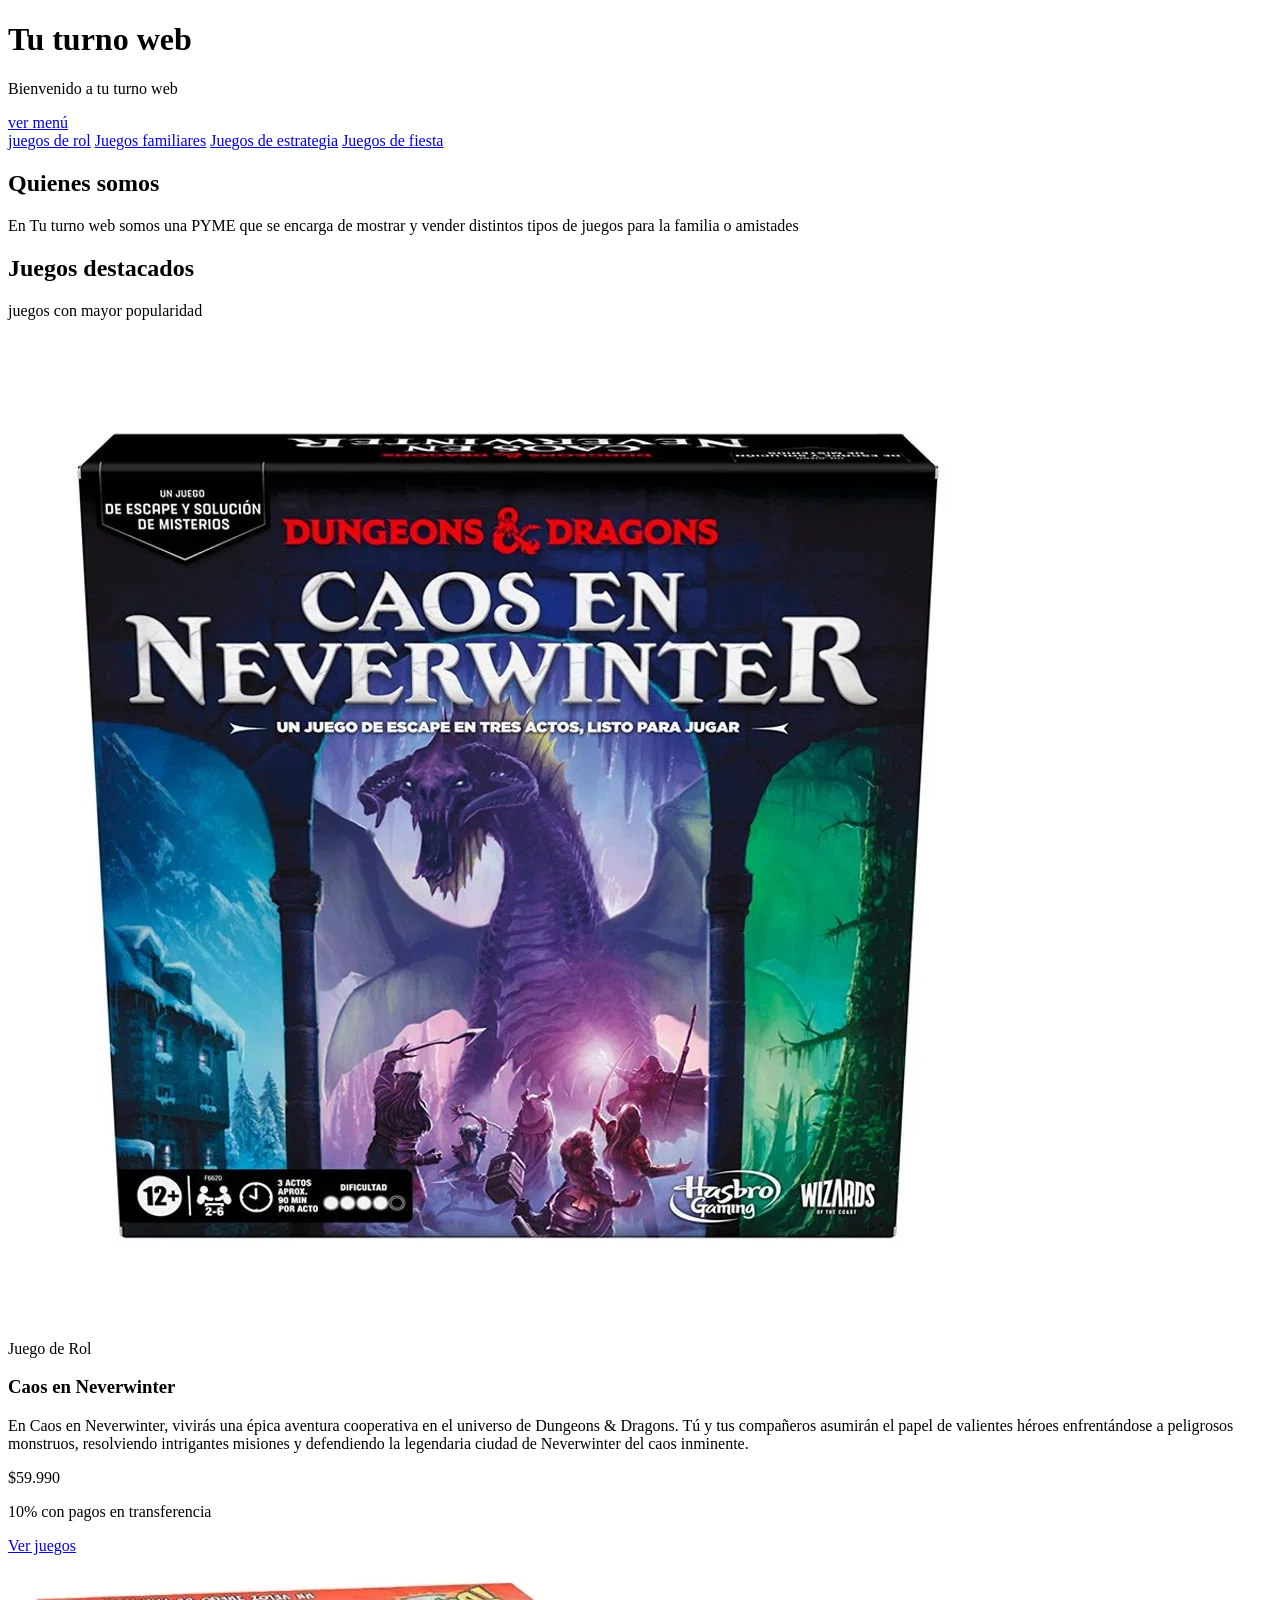
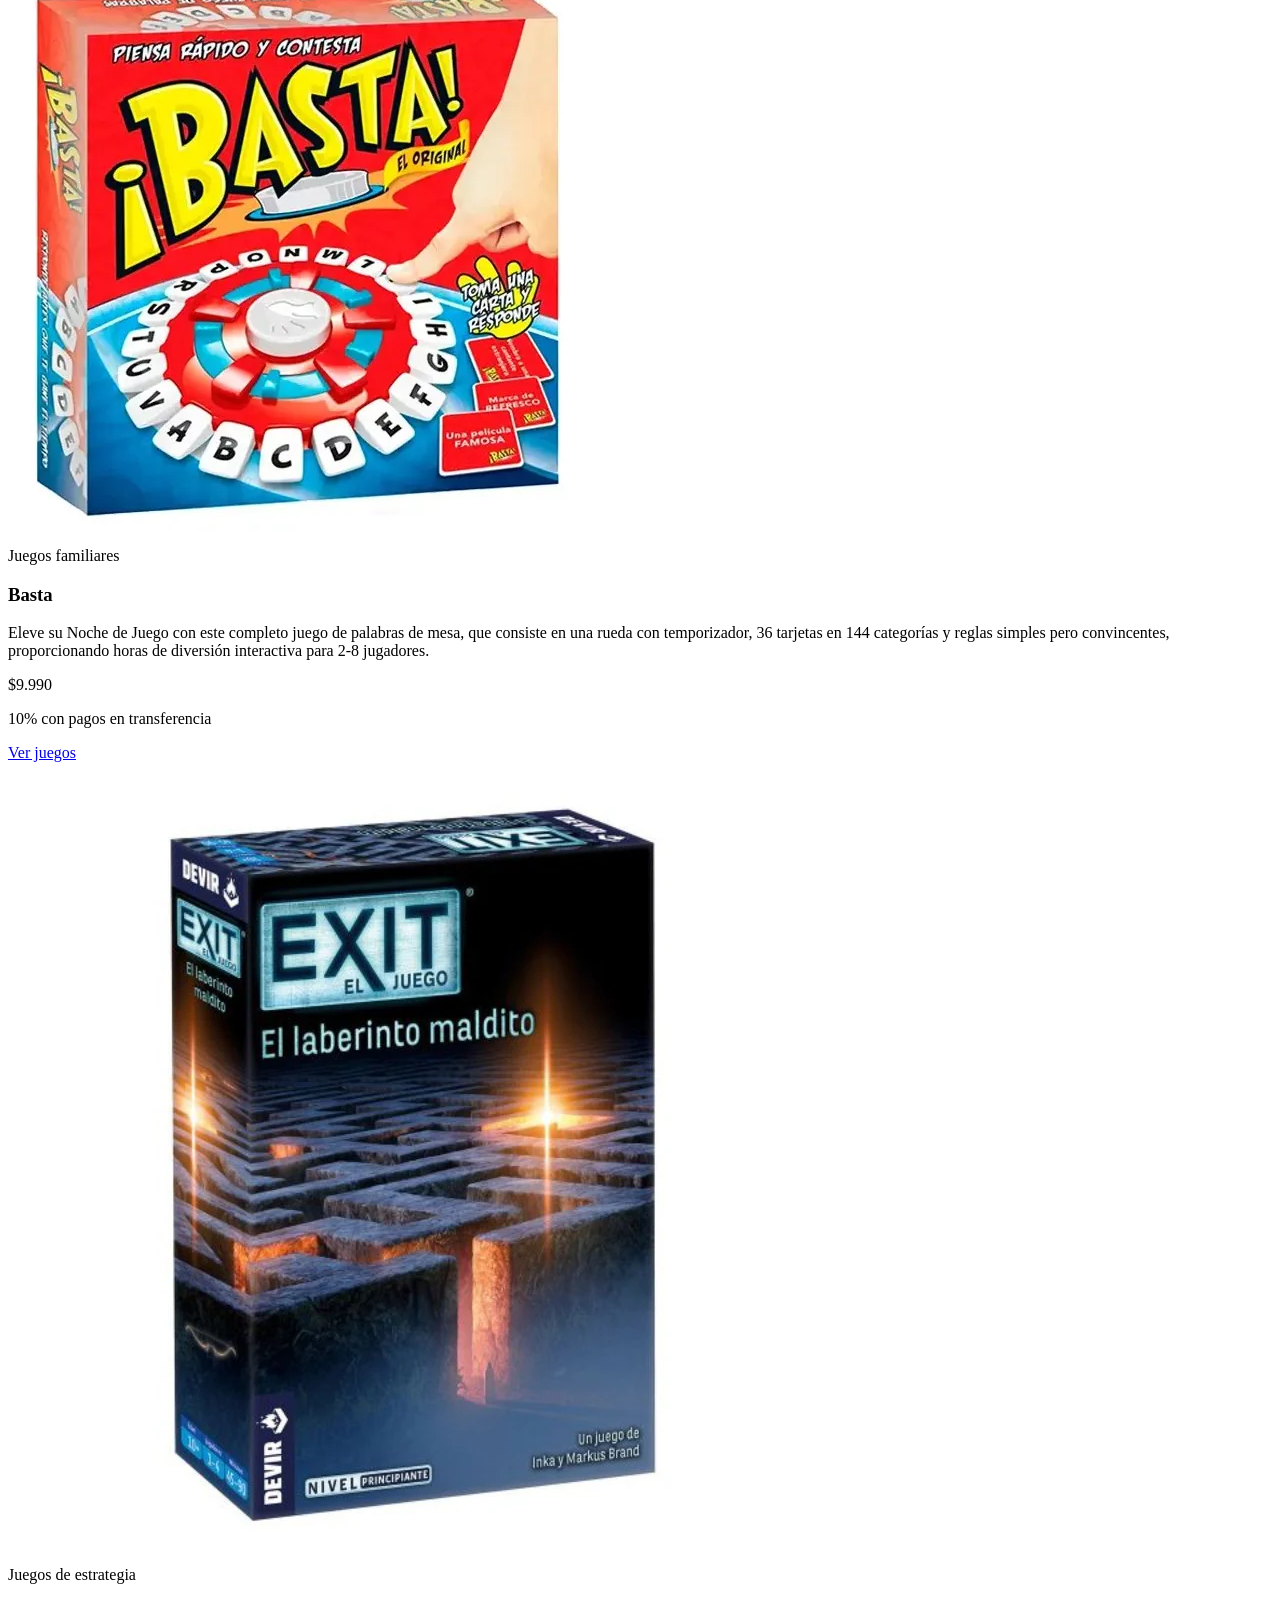
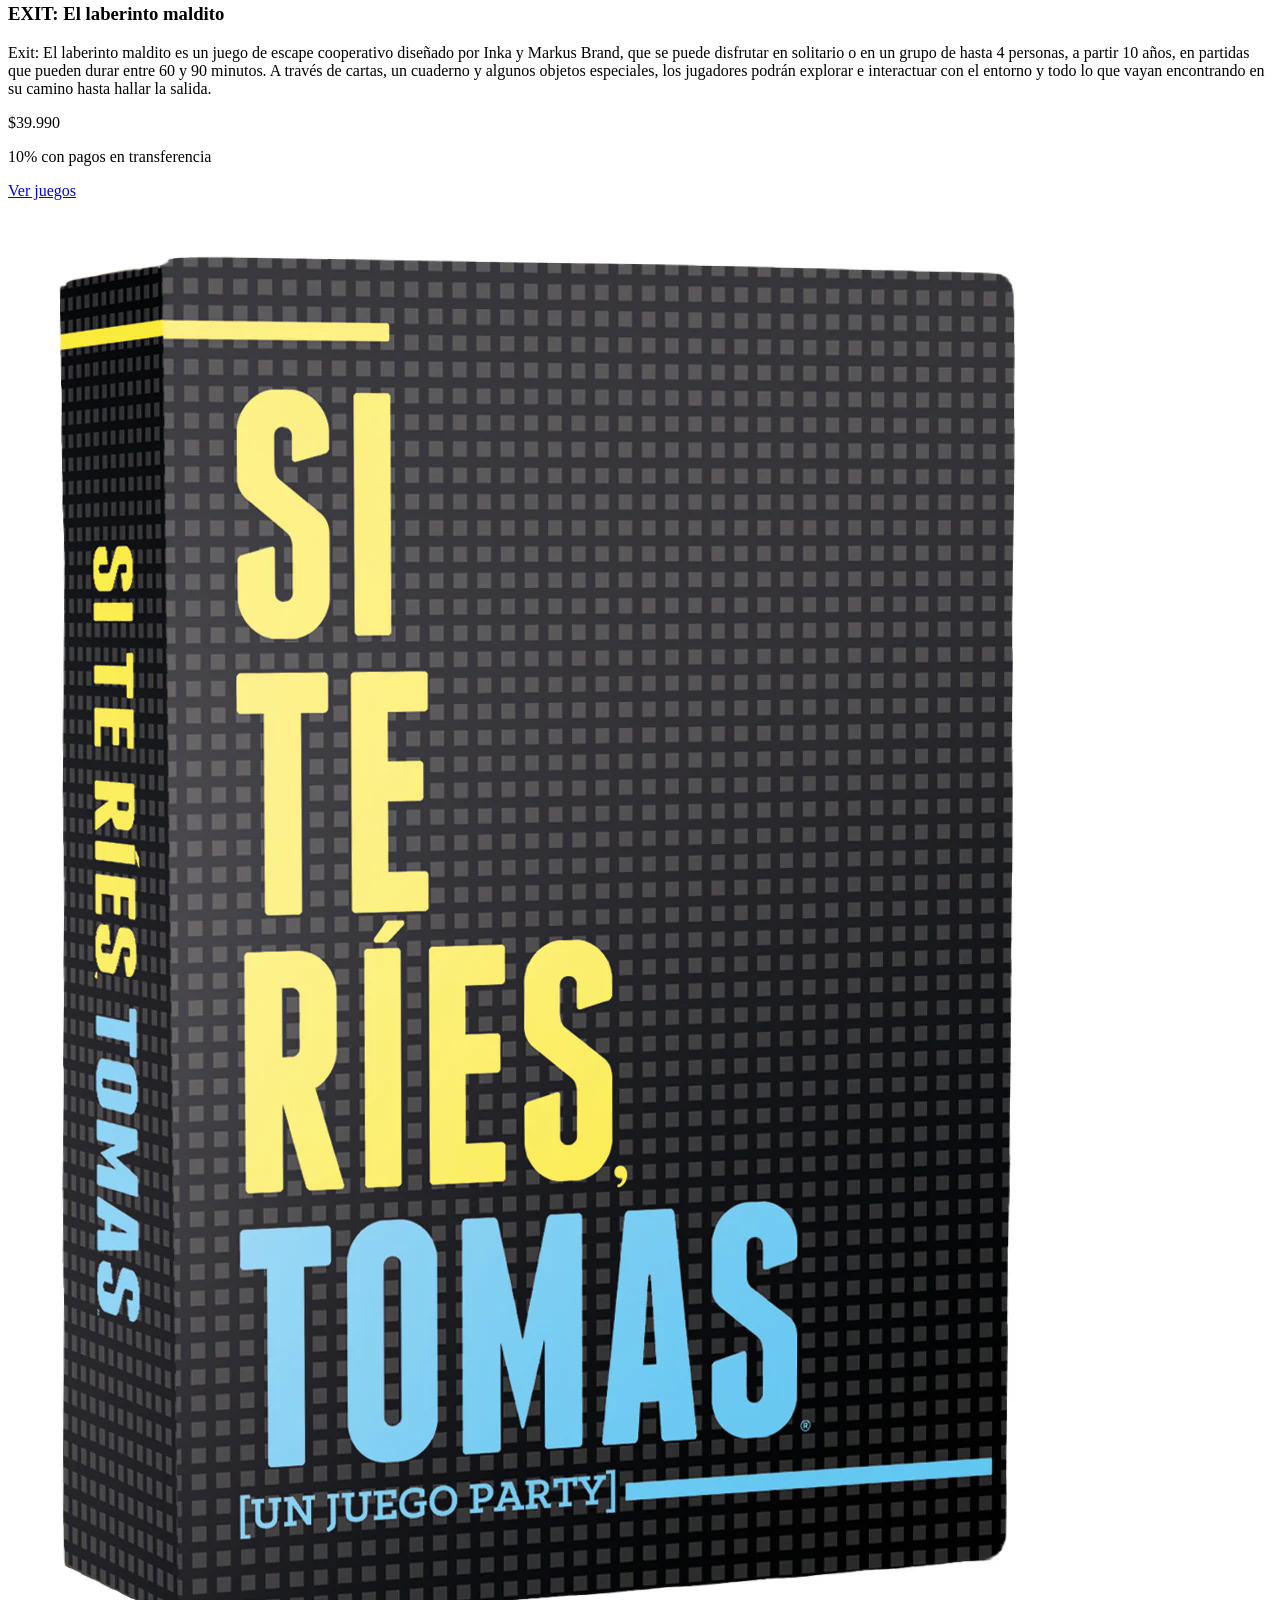
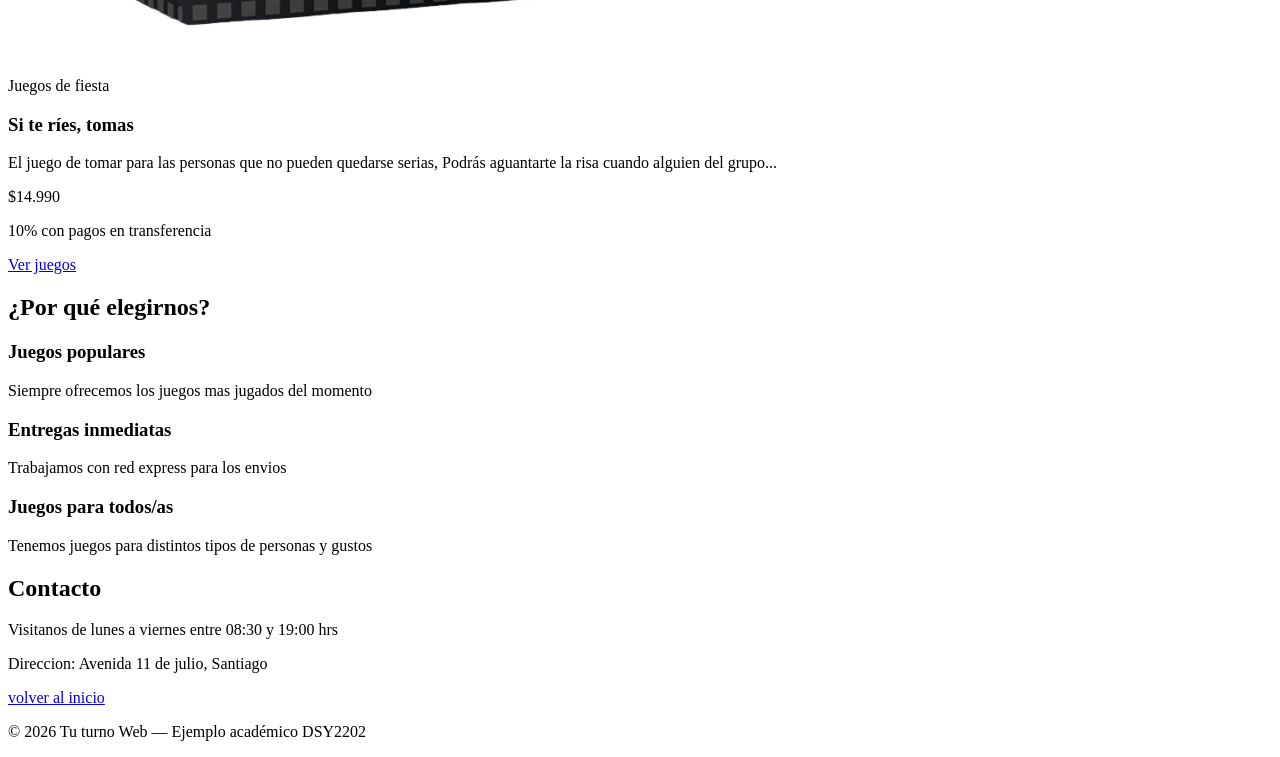
==== index.html @ 8e1f60b4 "Subiendo todos los HTML" ====
<!DOCTYPE html> 
<html lang="es">
    <head>
        <meta charset="UTF-8">
        <meta name="viewport" content="width=device-width, initial-scale=1.0">
        <title>Juegos de mesa</title>
        <link rel="stylesheet" href="css/style.css">
    </head>
    <body>
        <header class="encabezado" id="inicio">
            <div class="contenedor encabezado-contenido">
                <h1>Tu turno web</h1>
                <p>Bienvenido a tu turno web</p>
                <a href="#menu" class="boton-principal">ver menú</a>
            </div>
        </header>

        <nav class="navegacion">
            <a href="juegos-rol.html">juegos de rol</a>
            <a href="juegos-familiares.html">Juegos familiares</a>
            <a href="juegos-estrategia.html">Juegos de estrategia</a>
            <a href="juegos-fiesta.html">Juegos de fiesta</a>
        </nav>
        <main>
            <section class="seccion nosotros" id="nosotros">
                <div class="contenedor">
                    <h2>Quienes somos</h2>
                    <p>
                        En Tu turno web somos una PYME que se encarga de mostrar y vender distintos tipos de juegos para la familia
                        o amistades
                    </p>
                </div>
            </section>
            <section class="seccion menu" id="menu">
                <div class="contenedor">
                    <h2>Juegos destacados</h2>
                    <p class="texto-intro">
                        juegos con mayor popularidad
                    </p>
                     <!-- ========================================================= -->
                    <!-- juego 1 -->
                    <!-- ========================================================= -->
                        <article class="tarjeta">
                            <img src="img/caosNeverwinter.webp" alt="Caos en Neverwinter">
                            <div class="tarjeta-contenido">
                                <span class="categoria">Juego de Rol</span>
                                <h3>Caos en Neverwinter</h3>
                                <p>En Caos en Neverwinter, vivirás una épica aventura cooperativa en el universo de Dungeons & Dragons.
                                   Tú y tus compañeros asumirán el papel de valientes héroes enfrentándose a peligrosos monstruos, resolviendo intrigantes misiones
                                   y defendiendo la legendaria ciudad de Neverwinter del caos inminente.
                                </p>
                                <p class="precio"> $59.990</p>
                                <p class="descuento"> 10% con pagos en transferencia</p>
                                 <a href="juegos-rol.html">Ver juegos</a>
                            </div>

                        </article>
                    <!-- ========================================================= -->
                    <!-- juego 2 -->
                    <!-- ========================================================= -->

                    <article class="tarjeta">
                        <img src="img/juegoBasta.webp" alt="Juegos basta">
                        <div class="tarjeta-contenido">
                            <span class="categoria">Juegos familiares</span>
                            <h3>Basta</h3>
                            <p>Eleve su Noche de Juego con este completo juego de palabras de mesa,
                               que consiste en una rueda con temporizador, 36 tarjetas en 144 categorías y reglas simples pero convincentes,
                               proporcionando horas de diversión interactiva para 2-8 jugadores.
                            </p>
                            <p class="precio"> $9.990</p>
                            <p class="descuento">10% con pagos en transferencia </p>
                            <a href="juegos-familiares.html">Ver juegos</a>
                        </div>
                    </article>
                    <!-- ========================================================= -->
                    <!-- juego 3 -->
                    <!-- ========================================================= -->

                    <article class="tarjeta">
                        <img src="img/ExitLaberintoMaldito.webp" alt="EXIT el laberinto maldito">
                        <div class="tarjeta-contenido">
                            <span class="categoria">Juegos de estrategia</span>
                            <h3>EXIT: El laberinto maldito</h3>
                            <p>Exit: El laberinto maldito es un juego de escape cooperativo diseñado por Inka y Markus Brand, que se puede disfrutar en solitario
                               o en un grupo de hasta 4 personas, a partir 10 años, en partidas que pueden durar entre 60 y 90 minutos. A través de cartas, un cuaderno
                               y algunos objetos especiales, los jugadores podrán explorar e interactuar con el entorno y todo lo que vayan encontrando en su camino 
                               hasta hallar la salida.
                            </p>
                            <p class="precio"> $39.990</p>
                            <p class="descuento">10% con pagos en transferencia</p>
                            <a href="juegos-estrategia.html">Ver juegos</a>
                        </div>
                    </article>
                    <!-- ========================================================= -->
                    <!-- juego 4 -->
                    <!-- ========================================================= -->
                     <article class="tarjeta">
                        <img src="img/SiteReisPierdes.webp" alt="Si te ries, tomas">
                        <div class="tarjeta-contenido">
                            <span class="categoria">Juegos de fiesta</span>
                            <h3>Si te ríes, tomas</h3>
                            <p>El juego de tomar para las personas que no pueden quedarse serias,
                               Podrás aguantarte la risa cuando alguien del grupo... 
                            </p>
                            <p class="precio">$14.990</p>
                            <p class="descuento">10% con pagos en transferencia</p>
                            <a href="juegos-fiesta.html">Ver juegos</a>
                        </div>
                     </article>

                </div>
            </section>
            <!-- ========================================================= -->
            <!-- SECCIÓN BENEFICIOS -->
            <!-- ========================================================= -->
            <section class="seccion beneficios" id="beneficios">
                <div class="contenedor">
                    <h2>¿Por qué elegirnos?</h2>
                    <div class="contenedor-beneficios">
                        <article class="beneficios">
                            <h3>Juegos populares</h3>
                            <p>Siempre ofrecemos los juegos mas jugados del momento</p>
                        </article>
                        <article class="beneficios">
                            <h3>Entregas inmediatas</h3>
                            <p>Trabajamos con red express para los envios</p>
                        </article>
                        <article class="beneficios">
                            <h3>Juegos para todos/as</h3>
                            <p>Tenemos juegos para distintos tipos de personas y gustos</p>
                        </article>
                    </div>
                </div>
            </section>

            <section class="seccion contacto" id="contacto">
                <div class="contenedor">
                    <h2>Contacto</h2>
                    <p>
                        Visitanos de lunes a viernes entre 08:30 y 19:00 hrs
                    </p>
                    <p>
                        Direccion: Avenida 11 de julio, Santiago
                    </p>

                    <a href="#inicio" class="boton-secundario">volver al inicio</a>
                </div>
            </section>
        </main>
        
  <!-- ========================================================= -->
  <!-- PIE DE PÁGINA -->
  <!-- ========================================================= -->

  <footer class="pie-pagina">
    <p>© 2026 Tu turno Web — Ejemplo académico DSY2202</p>
  </footer>
        
    </body>
</html>
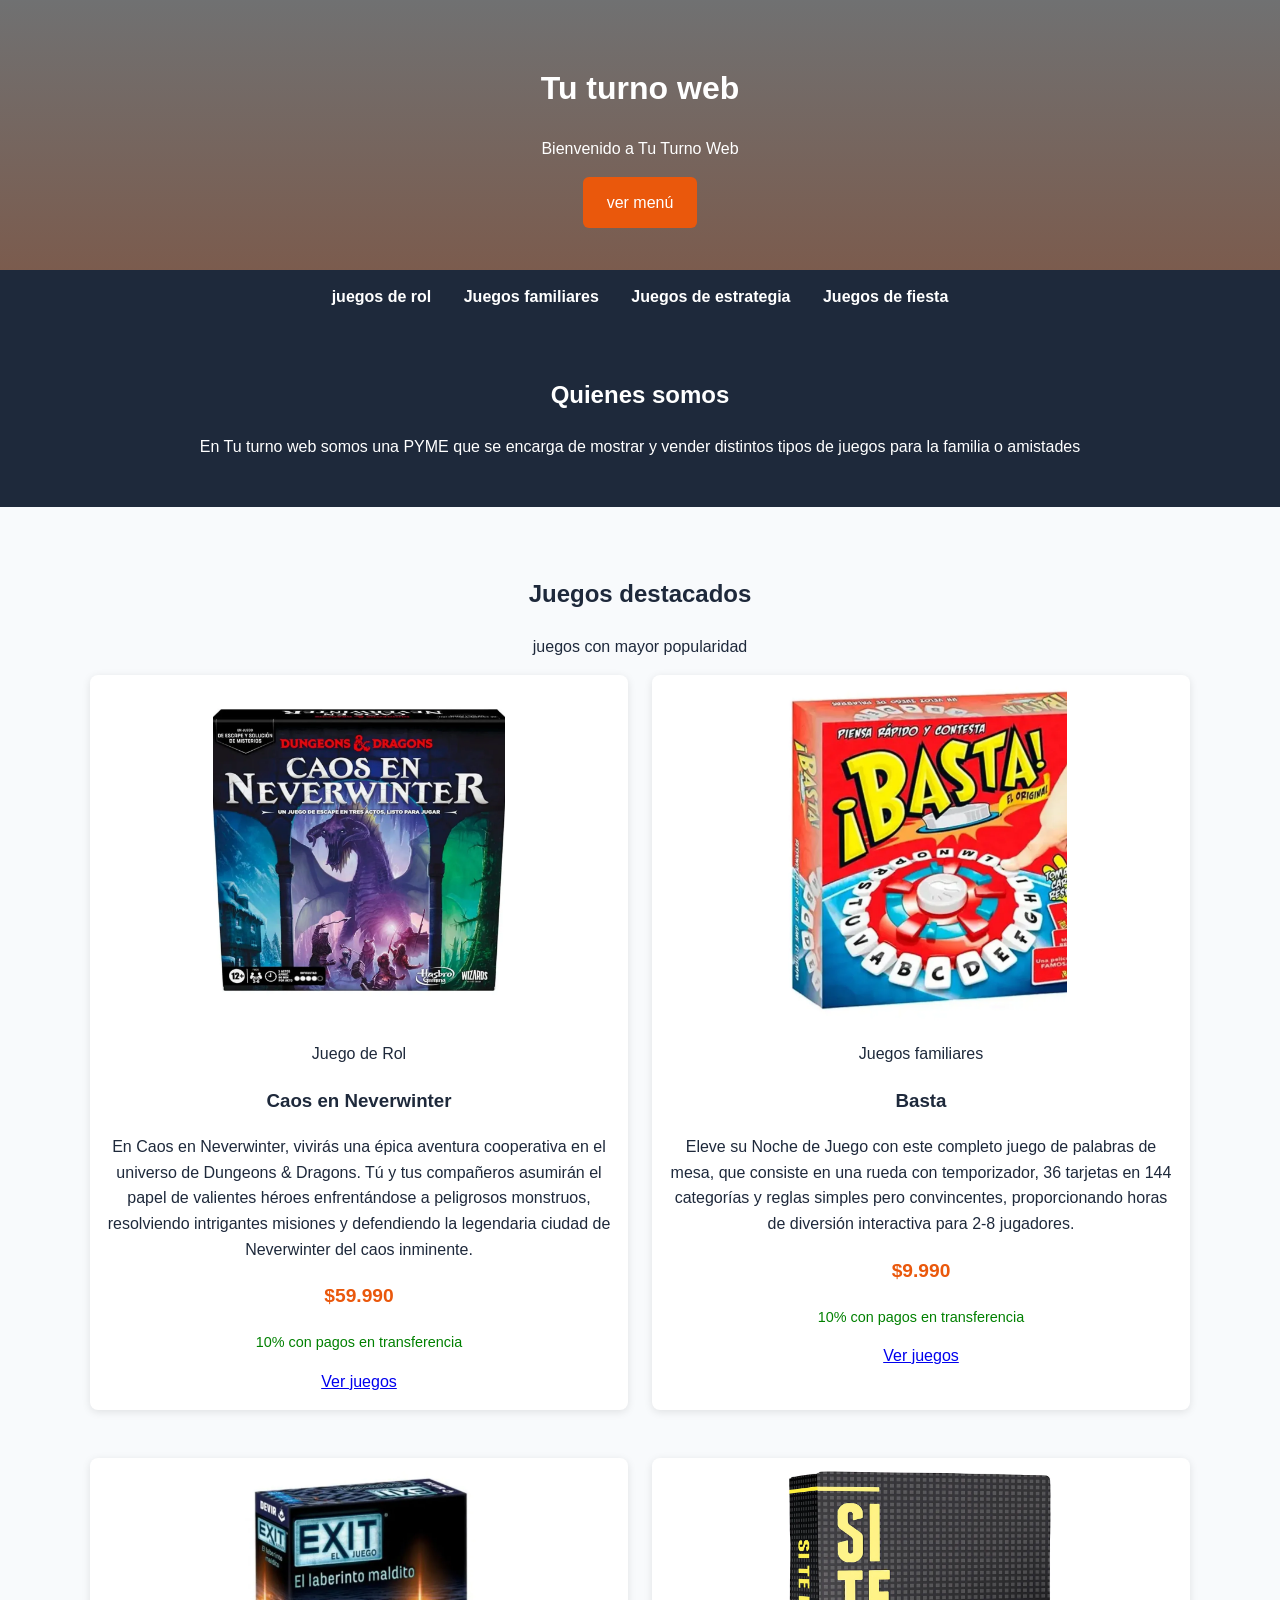
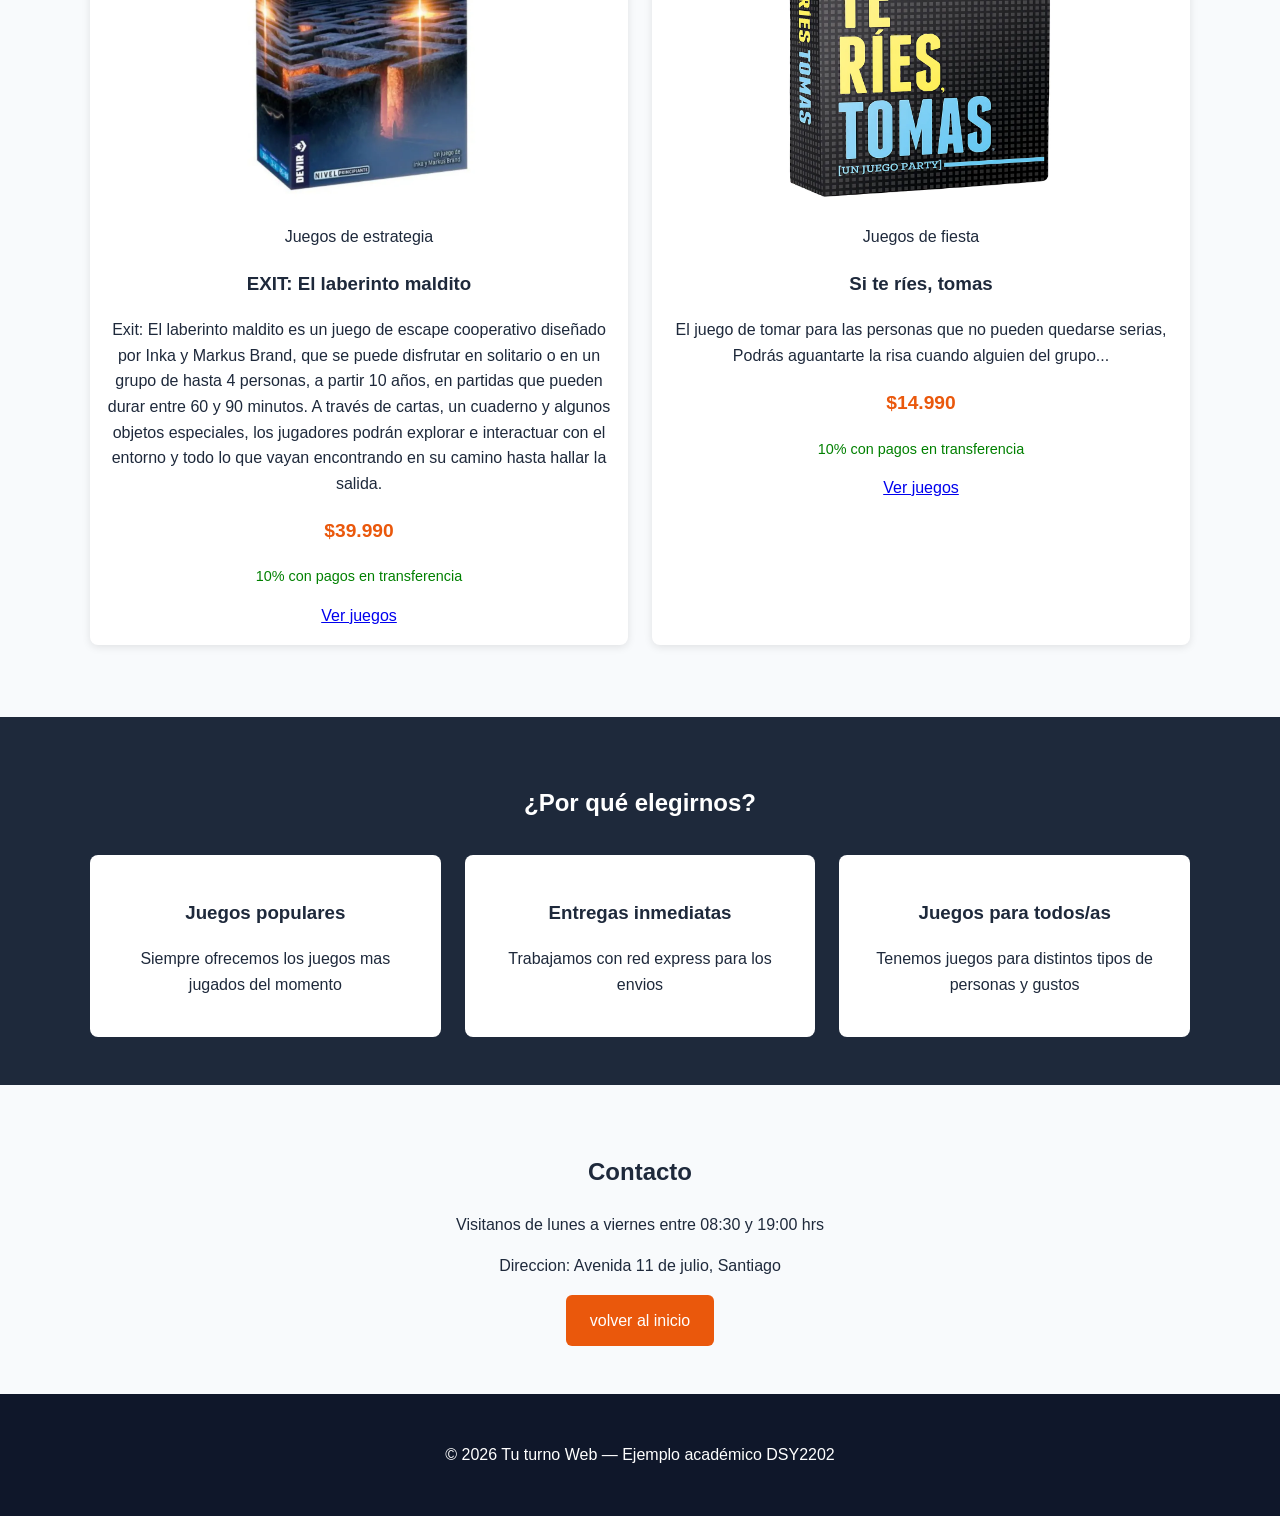
==== commit 83a2cad1: "css agregado al proyecto" ====
--- a/index.html
+++ b/index.html
@@ -10,7 +10,7 @@
         <header class="encabezado" id="inicio">
             <div class="contenedor encabezado-contenido">
                 <h1>Tu turno web</h1>
-                <p>Bienvenido a tu turno web</p>
+                <p>Bienvenido a Tu Turno Web</p>
                 <a href="#menu" class="boton-principal">ver menú</a>
             </div>
         </header>
@@ -37,11 +37,12 @@
                     <p class="texto-intro">
                         juegos con mayor popularidad
                     </p>
+                    <div class="contenedor-tarjetas">
                      <!-- ========================================================= -->
                     <!-- juego 1 -->
                     <!-- ========================================================= -->
                         <article class="tarjeta">
-                            <img src="img/caosNeverwinter.webp" alt="Caos en Neverwinter">
+                            <img src="img/caosNeverwinter .webp" alt="Caos en Neverwinter">
                             <div class="tarjeta-contenido">
                                 <span class="categoria">Juego de Rol</span>
                                 <h3>Caos en Neverwinter</h3>
@@ -60,7 +61,7 @@
                     <!-- ========================================================= -->
 
                     <article class="tarjeta">
-                        <img src="img/juegoBasta.webp" alt="Juegos basta">
+                        <img src="img/juegoBasta .webp" alt="Juegos basta">
                         <div class="tarjeta-contenido">
                             <span class="categoria">Juegos familiares</span>
                             <h3>Basta</h3>
@@ -78,7 +79,7 @@
                     <!-- ========================================================= -->
 
                     <article class="tarjeta">
-                        <img src="img/ExitLaberintoMaldito.webp" alt="EXIT el laberinto maldito">
+                        <img src="img/ExitLaberintoMaldito .webp" alt="EXIT el laberinto maldito">
                         <div class="tarjeta-contenido">
                             <span class="categoria">Juegos de estrategia</span>
                             <h3>EXIT: El laberinto maldito</h3>
@@ -96,7 +97,7 @@
                     <!-- juego 4 -->
                     <!-- ========================================================= -->
                      <article class="tarjeta">
-                        <img src="img/SiteReisPierdes.webp" alt="Si te ries, tomas">
+                        <img src="img/SiteReisPierdes .webp" alt="Si te ries, tomas">
                         <div class="tarjeta-contenido">
                             <span class="categoria">Juegos de fiesta</span>
                             <h3>Si te ríes, tomas</h3>
@@ -108,7 +109,7 @@
                             <a href="juegos-fiesta.html">Ver juegos</a>
                         </div>
                      </article>
-
+                     </div>
                 </div>
             </section>
             <!-- ========================================================= -->
@@ -144,7 +145,7 @@
                         Direccion: Avenida 11 de julio, Santiago
                     </p>
 
-                    <a href="#inicio" class="boton-secundario">volver al inicio</a>
+                    <a href="index.html" class="boton-secundario">volver al inicio</a>
                 </div>
             </section>
         </main>
--- a/css/style.css
+++ b/css/style.css
@@ -0,0 +1,333 @@
+:root{
+    /* Colores principales */
+    --color-header: #1E293B;        /* Azul Oxford Profundo */
+    --color-fondo: #F8FAFC;         /* Blanco Roto / Crema */
+    --color-tarjeta: #FFFFFF;       /* Blanco Puro */
+    --color-footer: #0F172A;        /* Gris Grafito Oscuro */
+    --color-acento: #EA580C;        /* Naranja Vibrante */
+
+    /* Textos */
+    --color-texto-claro: #FFFFFF;   /* Para texto sobre fondos oscuros */
+    --color-texto-oscuro: #1E293B;  /* Para texto sobre fondos claros */
+    --fuente-principal: Arial, Helvetica, sans-serif;
+}
+
+* {
+    box-sizing: border-box;
+}
+
+body{
+    margin: 0;
+    font-family: var(--fuente-principal);
+    background-color: var(--color-fondo);
+    color: var(--color-texto-oscuro);
+    line-height: 1.6;
+}
+
+img {
+    max-width: 100%;
+    display: block;
+    height: auto;
+}
+
+.contenedor{
+    width: 90%;
+    max-width: 1100px;
+    margin: 0 auto;
+}
+
+/*
+    encabezado
+ */
+
+.encabezado{
+    min-height: 30vh;
+    background: linear-gradient(rgba(0,0,0,0.55), rgba(92,52,34,0.8));
+    background-size:  cover;
+    background-position: center;
+
+    display: flex;
+    align-items: center;
+    text-align: center;
+    color:  var(--color-tarjeta);
+}
+
+.encabezado-contenido{
+    color: var(--color-texto-claro);
+    padding: 2rem;
+    animation: fadeIn 1.5s ease;
+}
+/*
+nav
+*/
+.navegacion{
+  background-color: var(--color-texto-oscuro);
+  text-align: center;
+  padding: 14px;
+  position: sticky;
+  top: 0;
+  z-index: 10;
+  animation: slideDown 0.5s ease; 
+}
+
+.navegacion a{
+  color: var(--color-texto-claro);
+  text-decoration: none;
+  margin: 0 14px;
+  font-weight: bold;
+  transition: color 0.3s ease;
+}
+
+.navegacion a:hover{
+  color: var(--color-fondo);
+}
+
+.seccion.nosotros {
+    background-color: var(--color-header);
+    color: var(--color-texto-claro);
+    text-align: center;
+    padding: 2rem 0;
+}
+
+.seccion.juegos{
+    background-color: var(--color-header);
+    color: var(--color-texto-claro);
+    text-align: center;
+    padding: 2rem 0;
+}
+
+.seccion.menu {
+    background-color: var(--color-fondo);
+    color: var(--color-texto-oscuro);
+    text-align: center;
+    padding: 3rem 0;
+}
+
+.tarjeta {
+    background-color: var(--color-tarjeta);
+    border-radius: 8px;
+    box-shadow: 0 2px 8px rgba(0,0,0,0.1);
+    overflow: hidden;
+    margin-bottom: 1.5rem;
+    animation: slideUp 0.6s ease;
+}
+
+.tarjeta-lista {
+    background-color: var(--color-tarjeta);
+    border-radius: 8px;
+    box-shadow: 0 2px 8px rgba(0,0,0,0.1);
+    overflow: hidden;
+    margin-bottom: 1.5rem;
+    animation: slideUp 0.6s ease;
+}
+
+
+.tarjeta-contenido {
+  padding: 1rem;
+}
+
+.tarjeta-lista-rol,
+.tarjeta-lista-familiar,
+.tarjeta-lista-estrategia,
+.tarjeta-lista-fiesta {
+    padding: 1rem;
+    color: var(--color-texto-oscuro);
+}
+
+.tarjeta-lista{
+    background-color: var(--color-tarjeta);
+    border-radius: 8px;
+    box-shadow: 0 2px 8px rgba(0,0,0,0.1);
+    overflow: hidden;
+    margin-bottom: 1.5rem;
+    animation: slideUp 0.6s ease;
+}
+
+.contenedor-tarjetas {
+    display: grid;
+    grid-template-columns: repeat(2, 1fr); 
+    gap: 1.5rem;
+}
+
+.precio-lista {
+    color: var(--color-acento);
+    font-weight: bold;
+    font-size: 1.2rem;
+}
+
+.seccion.juegos {
+    background-color: var(--color-header); 
+    color: var(--color-texto-claro);
+    text-align: center;
+    padding: 3rem 0;
+}
+
+.seccion.lista {
+    background-color: var(--color-fondo); 
+    padding: 3rem 0;
+}
+
+.categoria-lista {
+    font-size: 0.85rem;
+    color: var(--color-acento);
+    font-weight: bold;
+    text-transform: uppercase;
+}
+
+.descuento-lista {
+    color: green;
+    font-size: 0.9rem;
+}
+
+.tarjeta img {
+    width: 100%;
+    height: 350px;
+    object-fit: contain;  
+    object-position: center;
+}
+
+.tarjeta-lista img {
+    width: 100%;
+    height: 350px;
+    object-fit: contain;
+    object-position: center;
+}
+
+.precio {
+    color: var(--color-acento);
+    font-weight: bold;
+    font-size: 1.2rem;
+}
+
+.descuento {
+    color: green;
+    font-size: 0.9rem;
+}
+
+.seccion.beneficios {
+    background-color: var(--color-header); 
+    color: var(--color-texto-claro);       
+    padding: 3rem 0;
+    text-align: center;
+}
+
+.contenedor-beneficios {
+    display: grid;
+    grid-template-columns: repeat(3, 1fr);
+    gap: 1.5rem;
+    margin-top: 2rem;
+}
+
+.beneficios article {
+    background-color: var(--color-tarjeta);
+    color: var(--color-texto-oscuro);
+    border-radius: 8px;
+    padding: 1.5rem;
+}
+/*
+footer
+*/
+
+.seccion.contacto {
+    background-color: var(--color-fondo);
+    color: var(--color-texto-oscuro);
+    text-align: center;
+    padding: 3rem 0;
+}
+
+
+.pie-pagina {
+    background-color: var(--color-footer);
+    color: var(--color-texto-claro);
+    display: flex;
+    align-items: center;
+    justify-content: center;
+    text-align: center;
+    padding: 2rem 0;
+}
+
+/*
+Botones
+*/
+
+.boton-principal {
+    animation: pulse 2s infinite;
+    color: var(--color-texto-claro);
+    background-color: var(--color-acento);
+    padding: 0.8rem 1.5rem;
+    border-radius: 6px;
+    text-decoration: none;
+    display: inline-block;
+}
+
+.boton-secundario{
+    animation: pulse 2s infinite;
+    color: var(--color-texto-claro);
+    background-color: var(--color-acento);
+    padding: 0.8rem 1.5rem;
+    border-radius: 6px;
+    text-decoration: none;
+    display: inline-block;
+}
+
+/*
+    ANIMACIONES
+*/
+
+@keyframes fadeIn {
+    from { opacity: 0; }
+    to   { opacity: 1; }
+}
+
+@keyframes slideUp {
+    from { transform: translateY(30px); opacity: 0; }
+    to   { transform: translateY(0); opacity: 1; }
+}
+
+@keyframes pulse {
+    0%   { transform: scale(1); }
+    50%  { transform: scale(1.05); }
+    100% { transform: scale(1); }
+}
+
+@keyframes slideDown {
+    from { transform: translateY(-100%); }
+    to   { transform: translateY(0); }
+}
+
+@media (max-width: 768px) {
+
+    /* Nav en columna */
+    .navegacion {
+        display: flex;
+        flex-direction: column;
+        gap: 8px;
+    }
+
+    .navegacion a {
+        margin: 4px 0;
+    }
+
+    /* Header más pequeño */
+    .encabezado {
+        min-height: 50vh;
+    }
+
+    /* Tarjetas ocupan todo el ancho */
+    .tarjeta {
+        width: 100%;
+    }
+
+    /* Contenedor más ancho */
+    .contenedor {
+        width: 95%;
+    }
+
+    /* Texto más pequeño */
+    .precio {
+        font-size: 1rem;
+    }
+      .contenedor-tarjetas {
+        grid-template-columns: 1fr; /* 1 columna en móvil */
+    }
+}
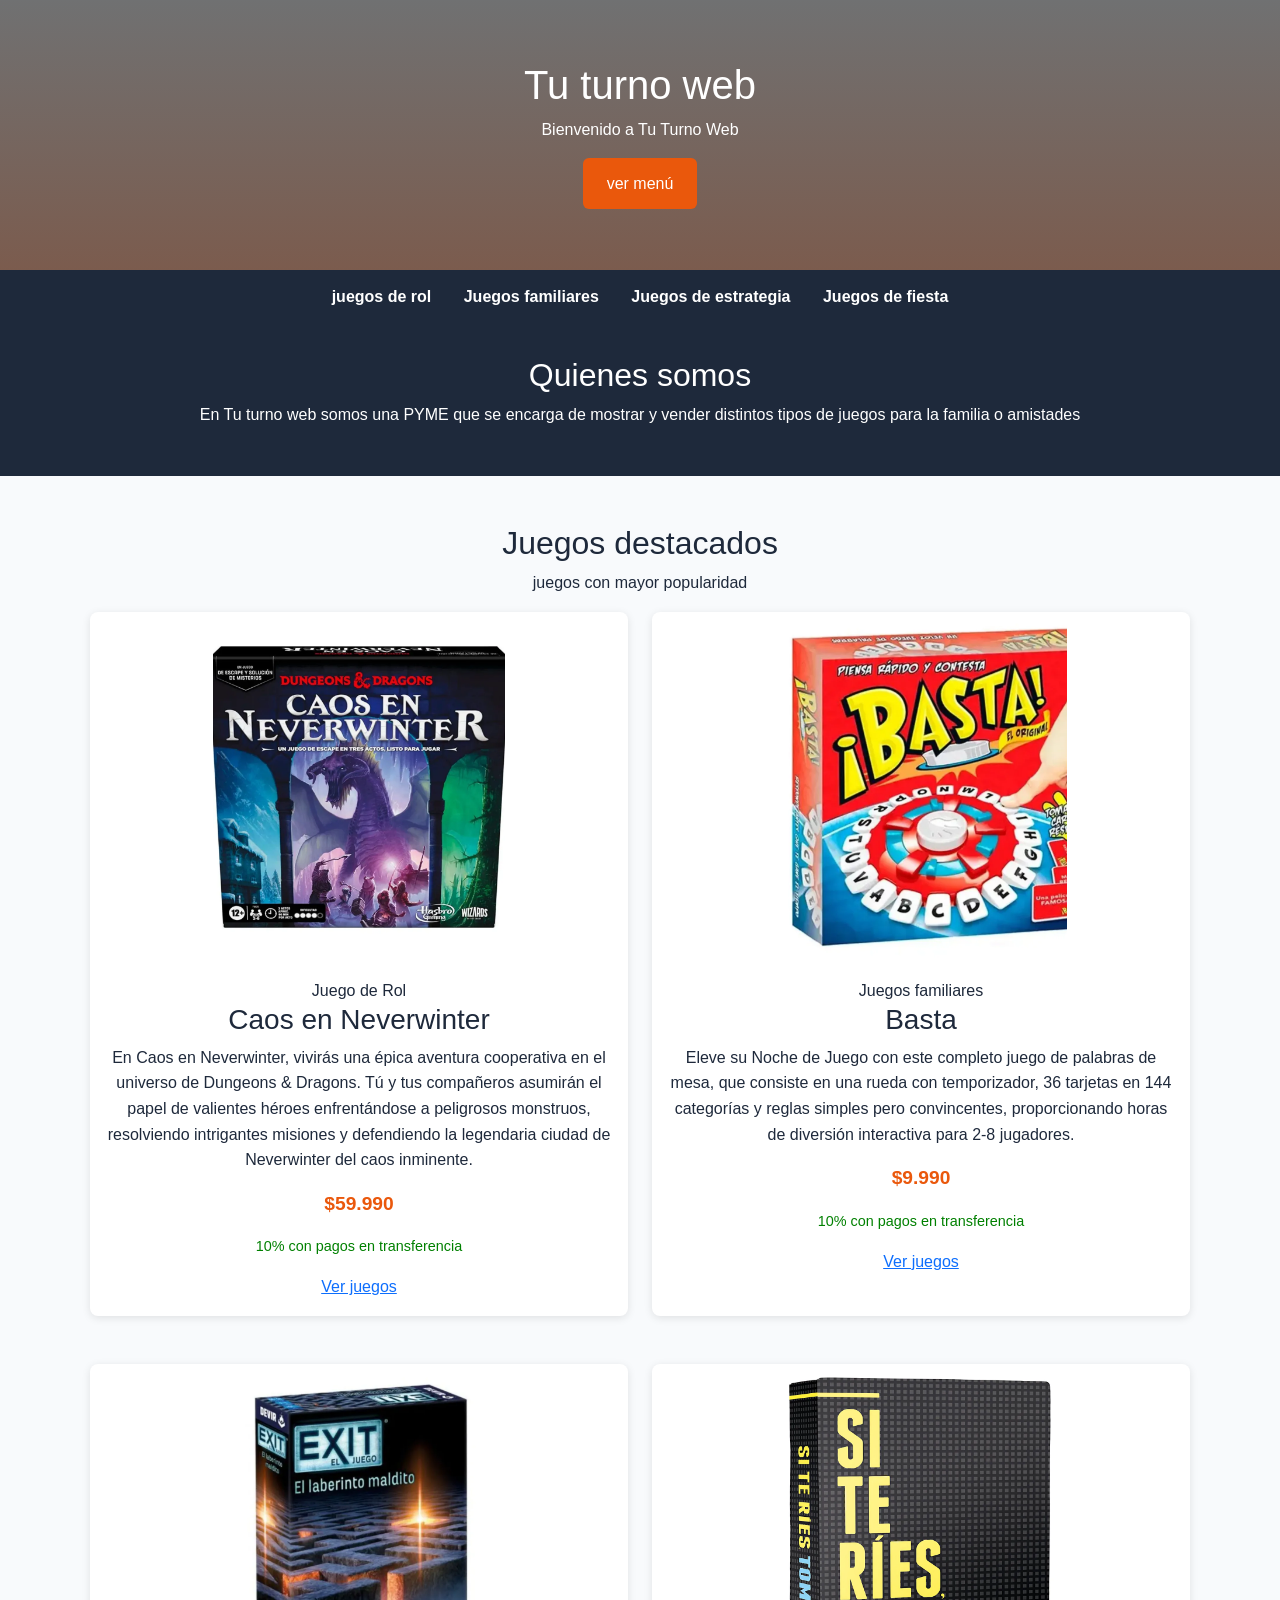
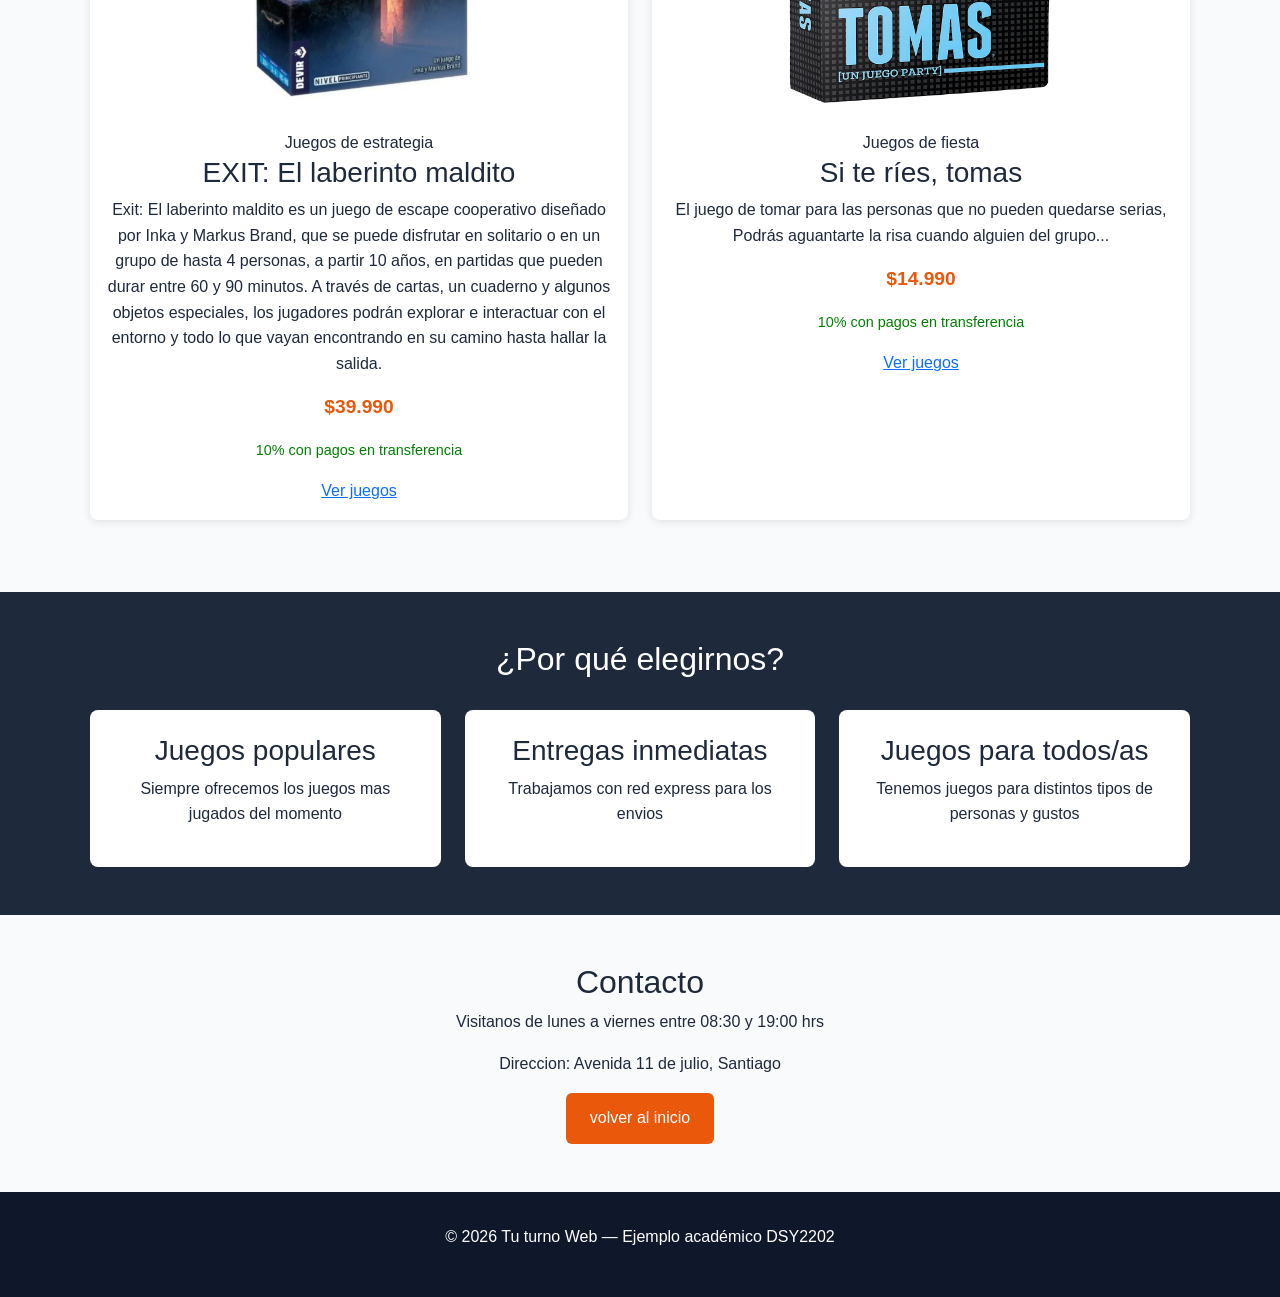
==== commit e9b21249: "Creacion html + javaScript" ====
--- a/index.html
+++ b/index.html
@@ -4,6 +4,7 @@
         <meta charset="UTF-8">
         <meta name="viewport" content="width=device-width, initial-scale=1.0">
         <title>Juegos de mesa</title>
+        <link href="https://cdn.jsdelivr.net/npm/bootstrap@5.3.0/dist/css/bootstrap.min.css" rel="stylesheet">
         <link rel="stylesheet" href="css/style.css">
     </head>
     <body>
@@ -157,6 +158,6 @@
   <footer class="pie-pagina">
     <p>© 2026 Tu turno Web — Ejemplo académico DSY2202</p>
   </footer>
-        
+        <script src="https://cdn.jsdelivr.net/npm/bootstrap@5.3.0/dist/js/bootstrap.bundle.min.js"></script>
     </body>
 </html>
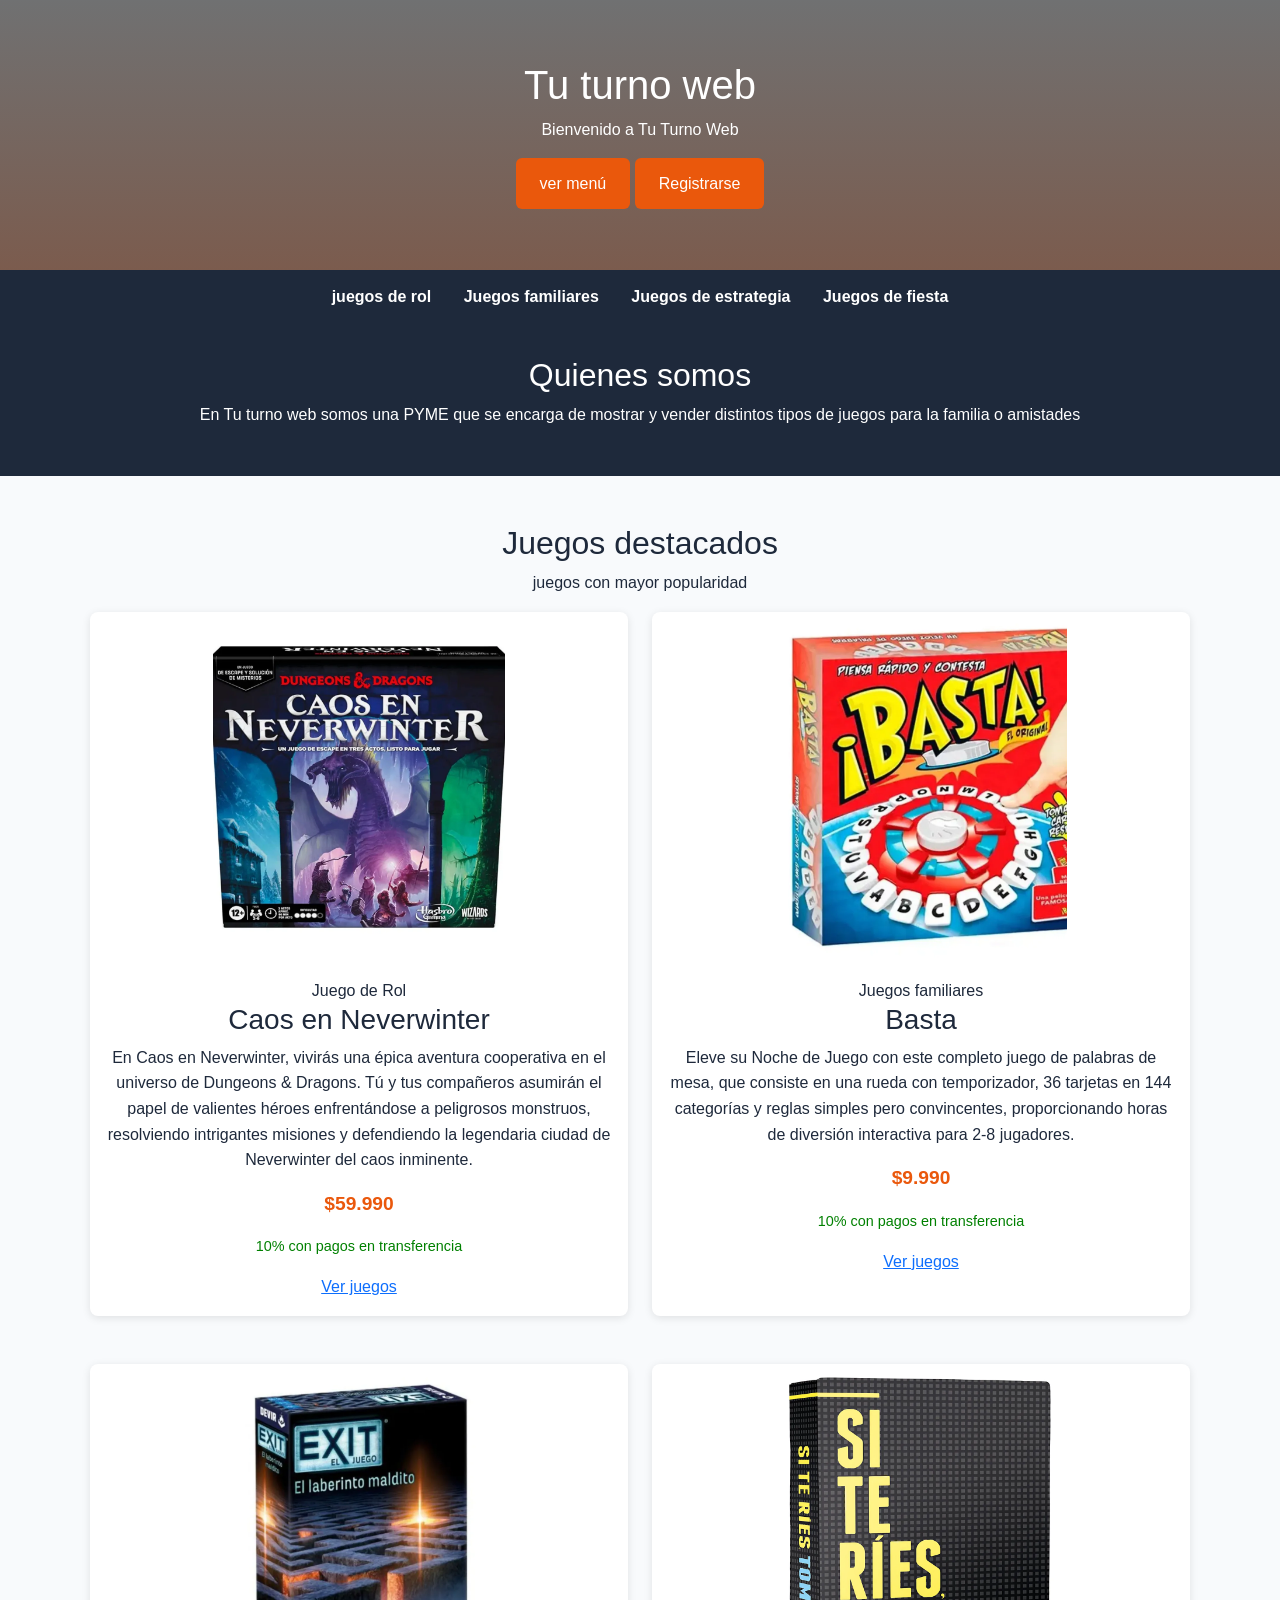
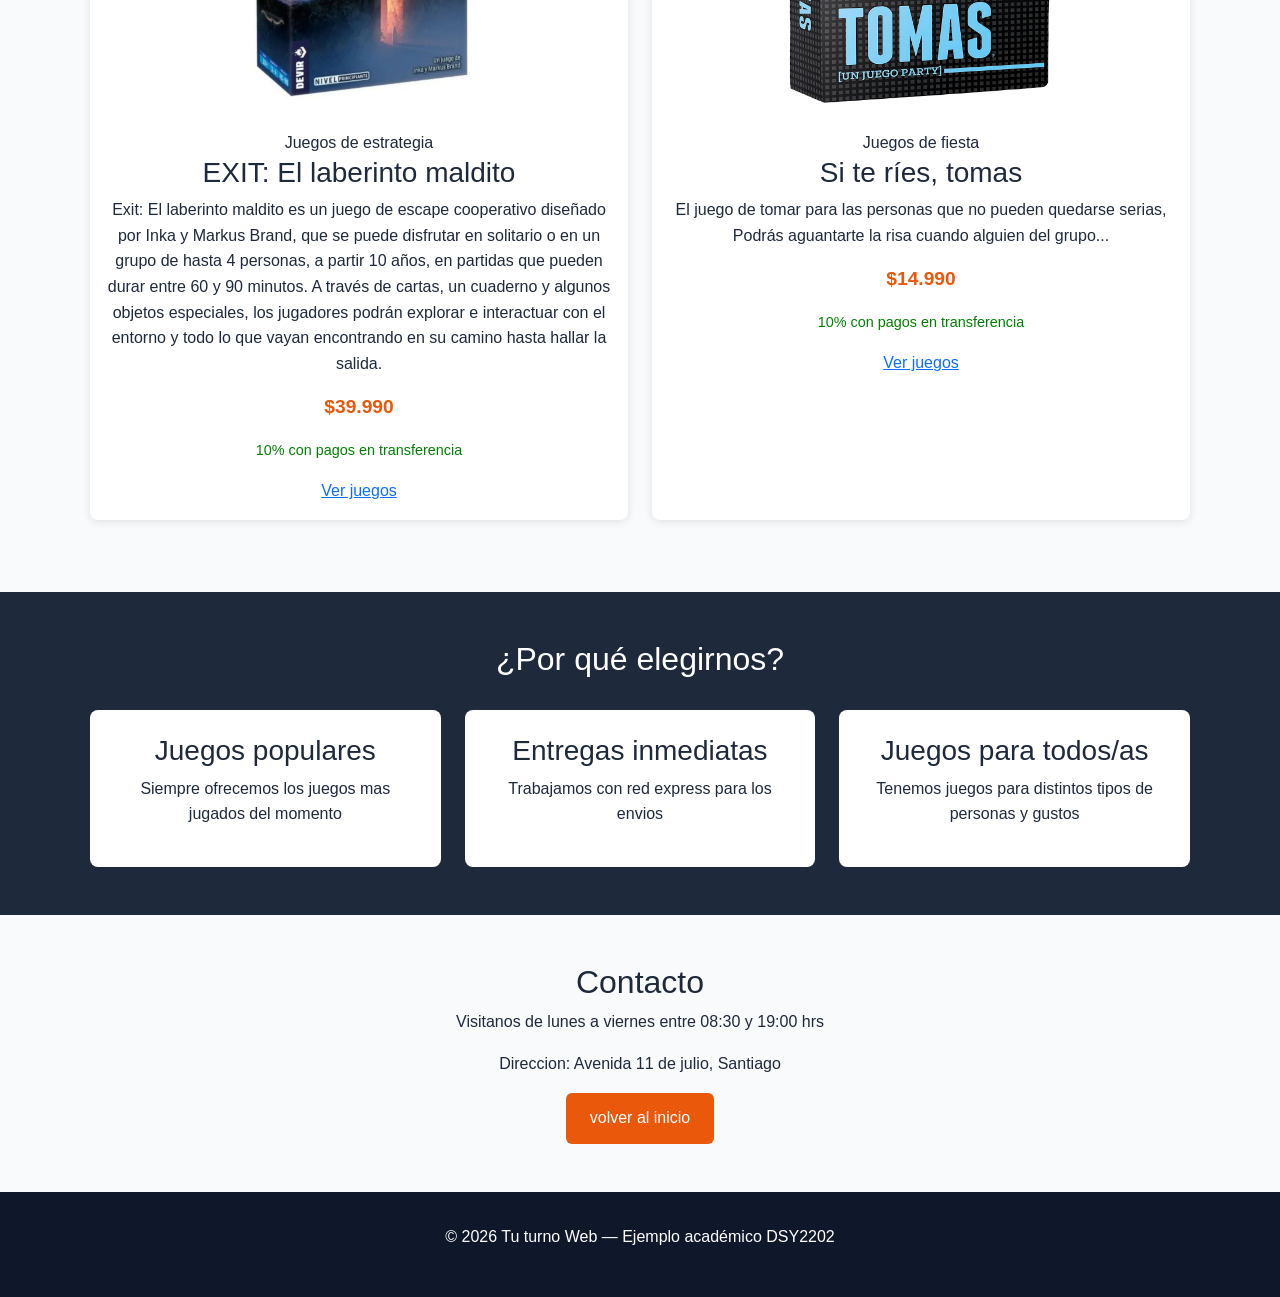
==== commit bdd25a38: "correcion mobile mas regisro en todos html" ====
--- a/index.html
+++ b/index.html
@@ -13,6 +13,7 @@
                 <h1>Tu turno web</h1>
                 <p>Bienvenido a Tu Turno Web</p>
                 <a href="#menu" class="boton-principal">ver menú</a>
+                <a href="registro.html" class="boton-principal">Registrarse</a>
             </div>
         </header>
 
--- a/css/style.css
+++ b/css/style.css
@@ -270,6 +270,14 @@
     display: inline-block;
 }
 
+.seccion.registro {
+    padding: 3rem 0; 
+}
+
+#formulario-registro {
+    margin-bottom: 2rem;
+}
+
 /*
     ANIMACIONES
 */
@@ -310,7 +318,7 @@
 
     /* Header más pequeño */
     .encabezado {
-        min-height: 50vh;
+        min-height: 40vh;
     }
 
     /* Tarjetas ocupan todo el ancho */
@@ -330,4 +338,8 @@
       .contenedor-tarjetas {
         grid-template-columns: 1fr; /* 1 columna en móvil */
     }
+
+    .contenedor-beneficios {
+        grid-template-columns: 1fr; /* ← 1 columna en móvil */
+    }
 }
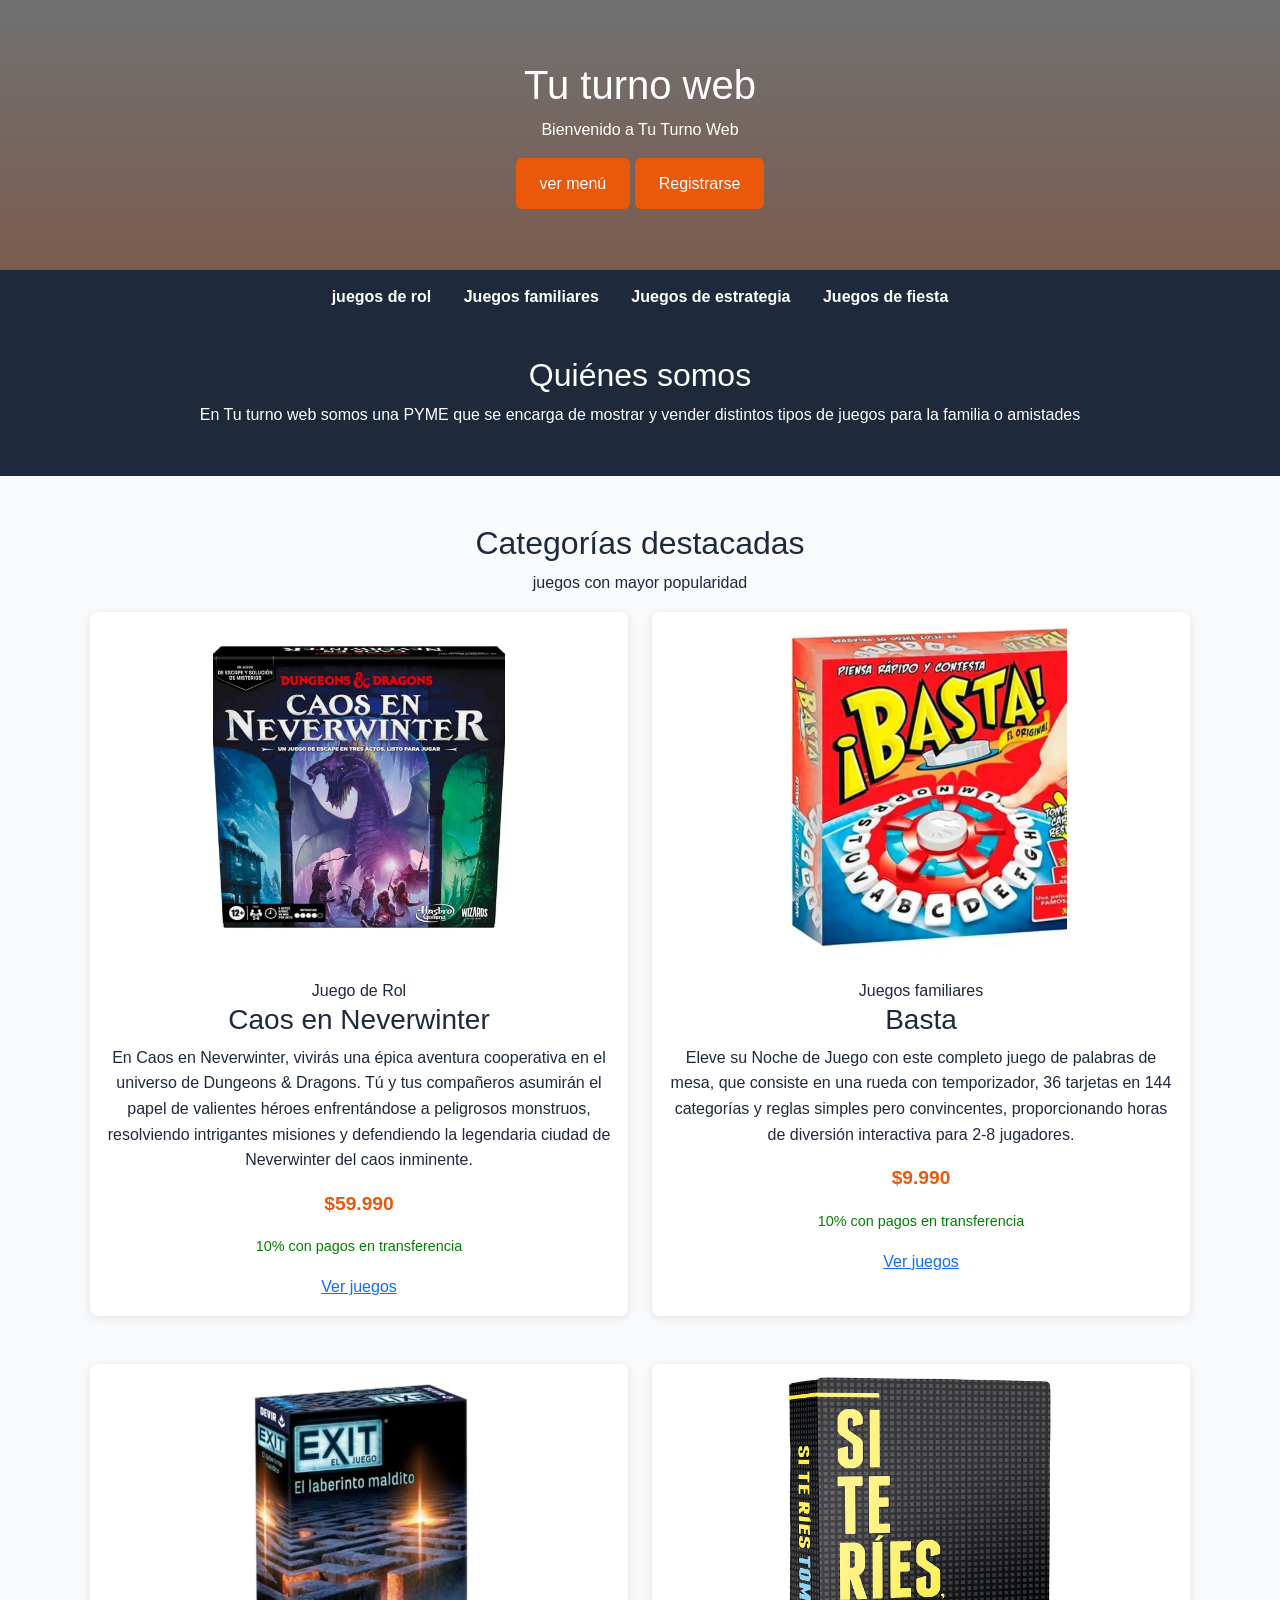
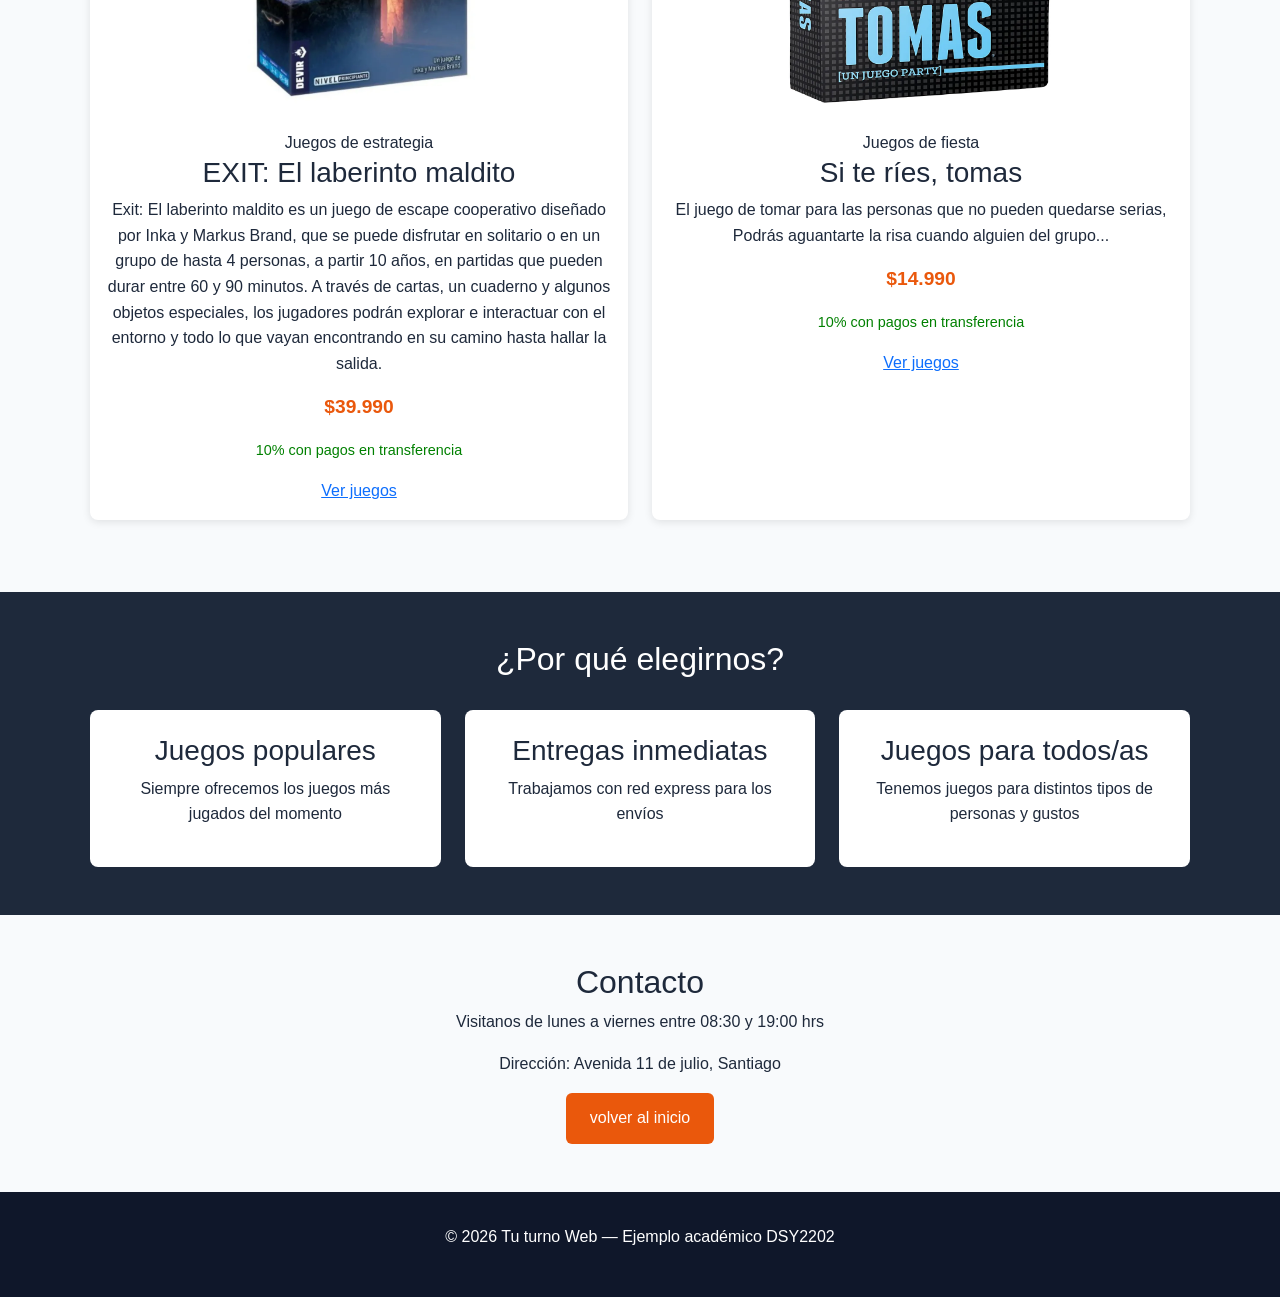
==== commit c8948bb5: "Correccion de texto mas readme" ====
--- a/index.html
+++ b/index.html
@@ -26,7 +26,7 @@
         <main>
             <section class="seccion nosotros" id="nosotros">
                 <div class="contenedor">
-                    <h2>Quienes somos</h2>
+                    <h2>Quiénes somos</h2>
                     <p>
                         En Tu turno web somos una PYME que se encarga de mostrar y vender distintos tipos de juegos para la familia
                         o amistades
@@ -35,7 +35,7 @@
             </section>
             <section class="seccion menu" id="menu">
                 <div class="contenedor">
-                    <h2>Juegos destacados</h2>
+                    <h2>Categorías destacadas</h2>
                     <p class="texto-intro">
                         juegos con mayor popularidad
                     </p>
@@ -123,11 +123,11 @@
                     <div class="contenedor-beneficios">
                         <article class="beneficios">
                             <h3>Juegos populares</h3>
-                            <p>Siempre ofrecemos los juegos mas jugados del momento</p>
+                            <p>Siempre ofrecemos los juegos más jugados del momento</p>
                         </article>
                         <article class="beneficios">
                             <h3>Entregas inmediatas</h3>
-                            <p>Trabajamos con red express para los envios</p>
+                            <p>Trabajamos con red express para los envíos</p>
                         </article>
                         <article class="beneficios">
                             <h3>Juegos para todos/as</h3>
@@ -144,7 +144,7 @@
                         Visitanos de lunes a viernes entre 08:30 y 19:00 hrs
                     </p>
                     <p>
-                        Direccion: Avenida 11 de julio, Santiago
+                        Dirección: Avenida 11 de julio, Santiago
                     </p>
 
                     <a href="index.html" class="boton-secundario">volver al inicio</a>
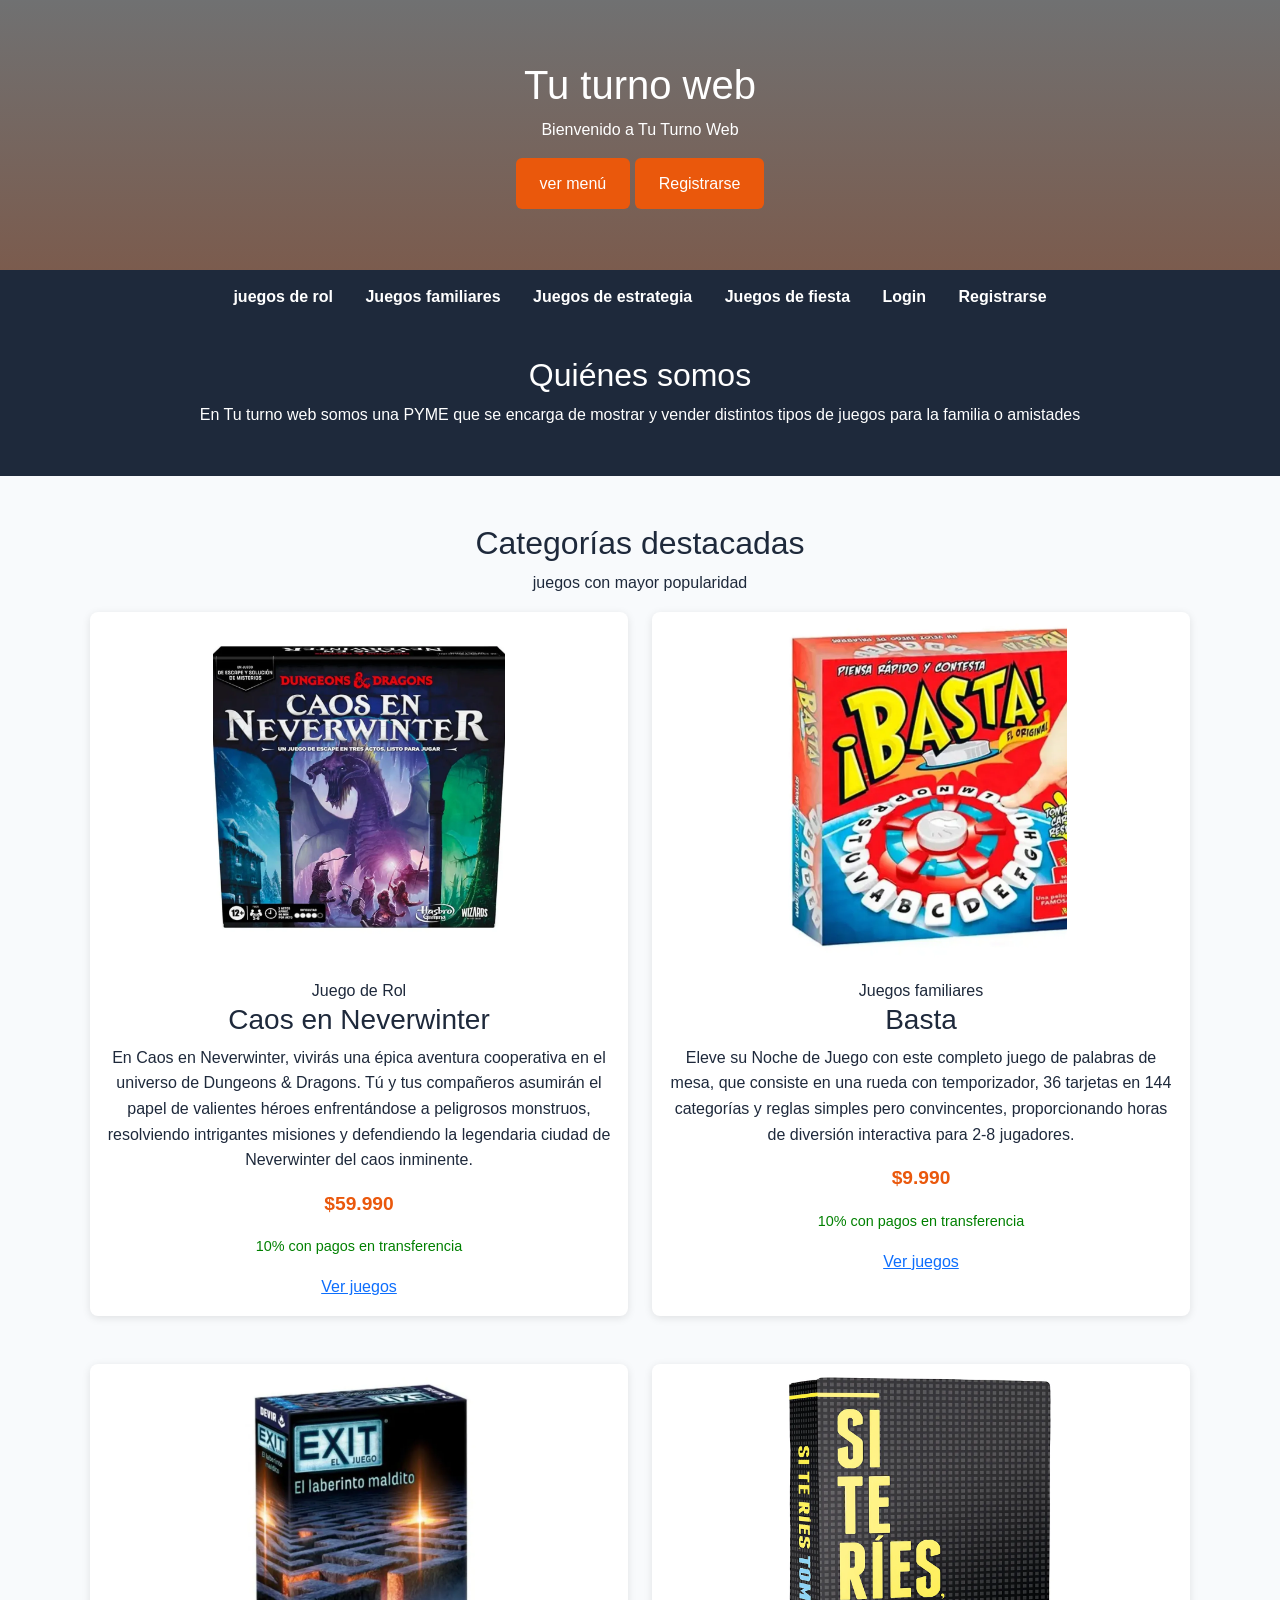
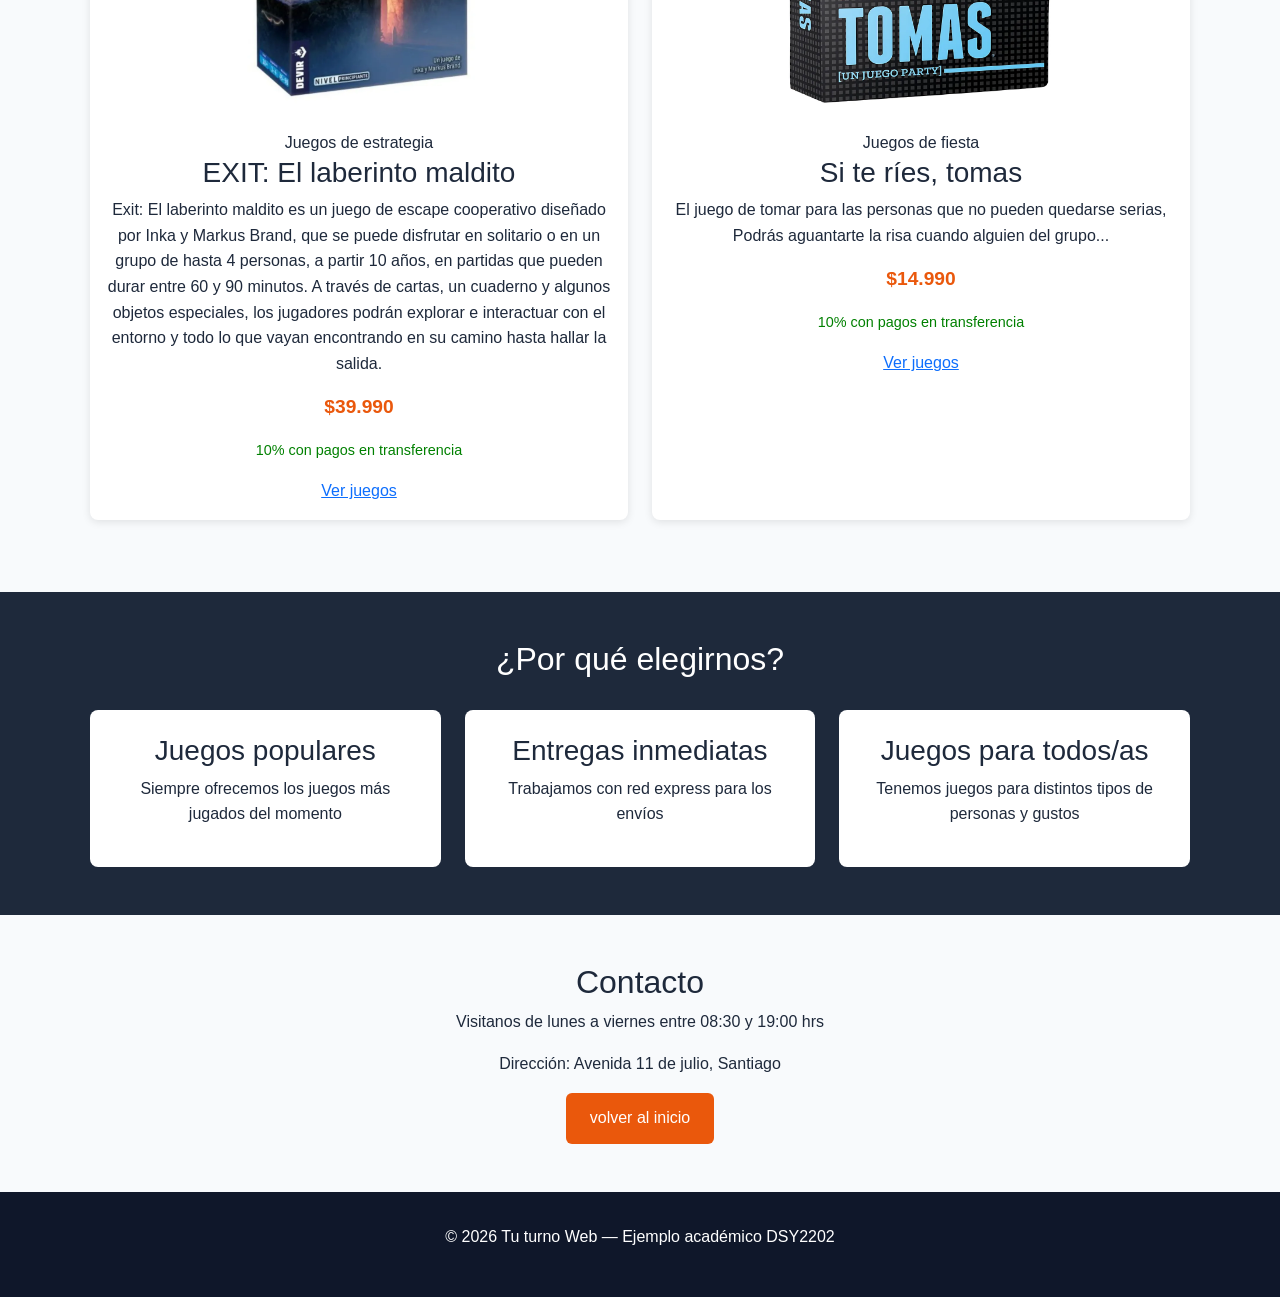
==== commit 22ae3859: "Creacion html js login - recuperar-contrasena" ====
--- a/index.html
+++ b/index.html
@@ -22,6 +22,8 @@
             <a href="juegos-familiares.html">Juegos familiares</a>
             <a href="juegos-estrategia.html">Juegos de estrategia</a>
             <a href="juegos-fiesta.html">Juegos de fiesta</a>
+            <a href="login.html">Login</a>
+            <a href="registro.html">Registrarse</a>
         </nav>
         <main>
             <section class="seccion nosotros" id="nosotros">
--- a/css/style.css
+++ b/css/style.css
@@ -16,12 +16,19 @@
     box-sizing: border-box;
 }
 
+main {
+     flex: 1;
+}
+
 body{
     margin: 0;
     font-family: var(--fuente-principal);
     background-color: var(--color-fondo);
     color: var(--color-texto-oscuro);
     line-height: 1.6;
+    min-height: 100vh;
+    display: flex;
+    flex-direction: column;
 }
 
 img {
@@ -278,6 +285,24 @@
     margin-bottom: 2rem;
 }
 
+.login {
+    background-color: var(--color-fondo);
+    padding: 3rem 0;
+}
+
+.login .contenedor {
+    max-width: 500px;
+}
+
+.form-recuperar {
+    background-color: var(--color-fondo);
+    padding: 3rem 0;
+}
+
+.recuperar-contrasena .contenedor {
+    max-width: 500px;
+    padding: 3rem 0;
+}   
 /*
     ANIMACIONES
 */
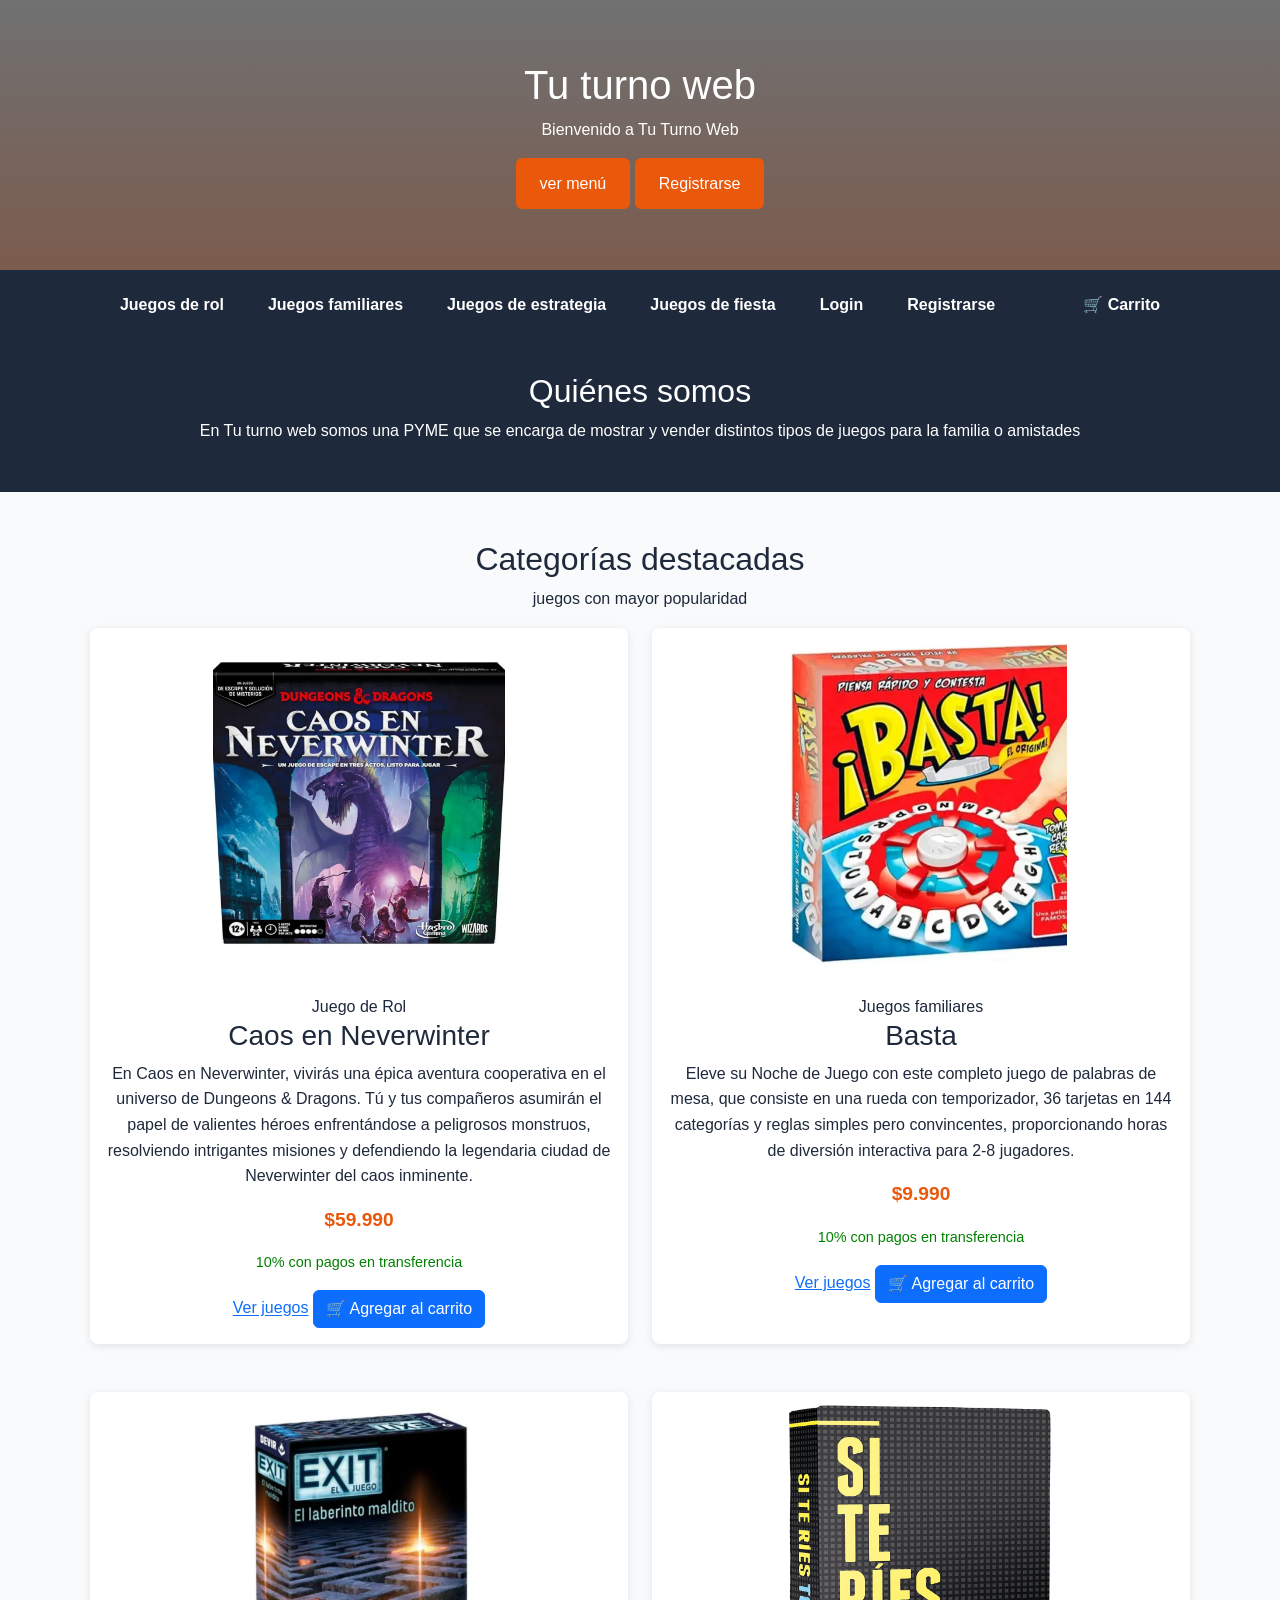
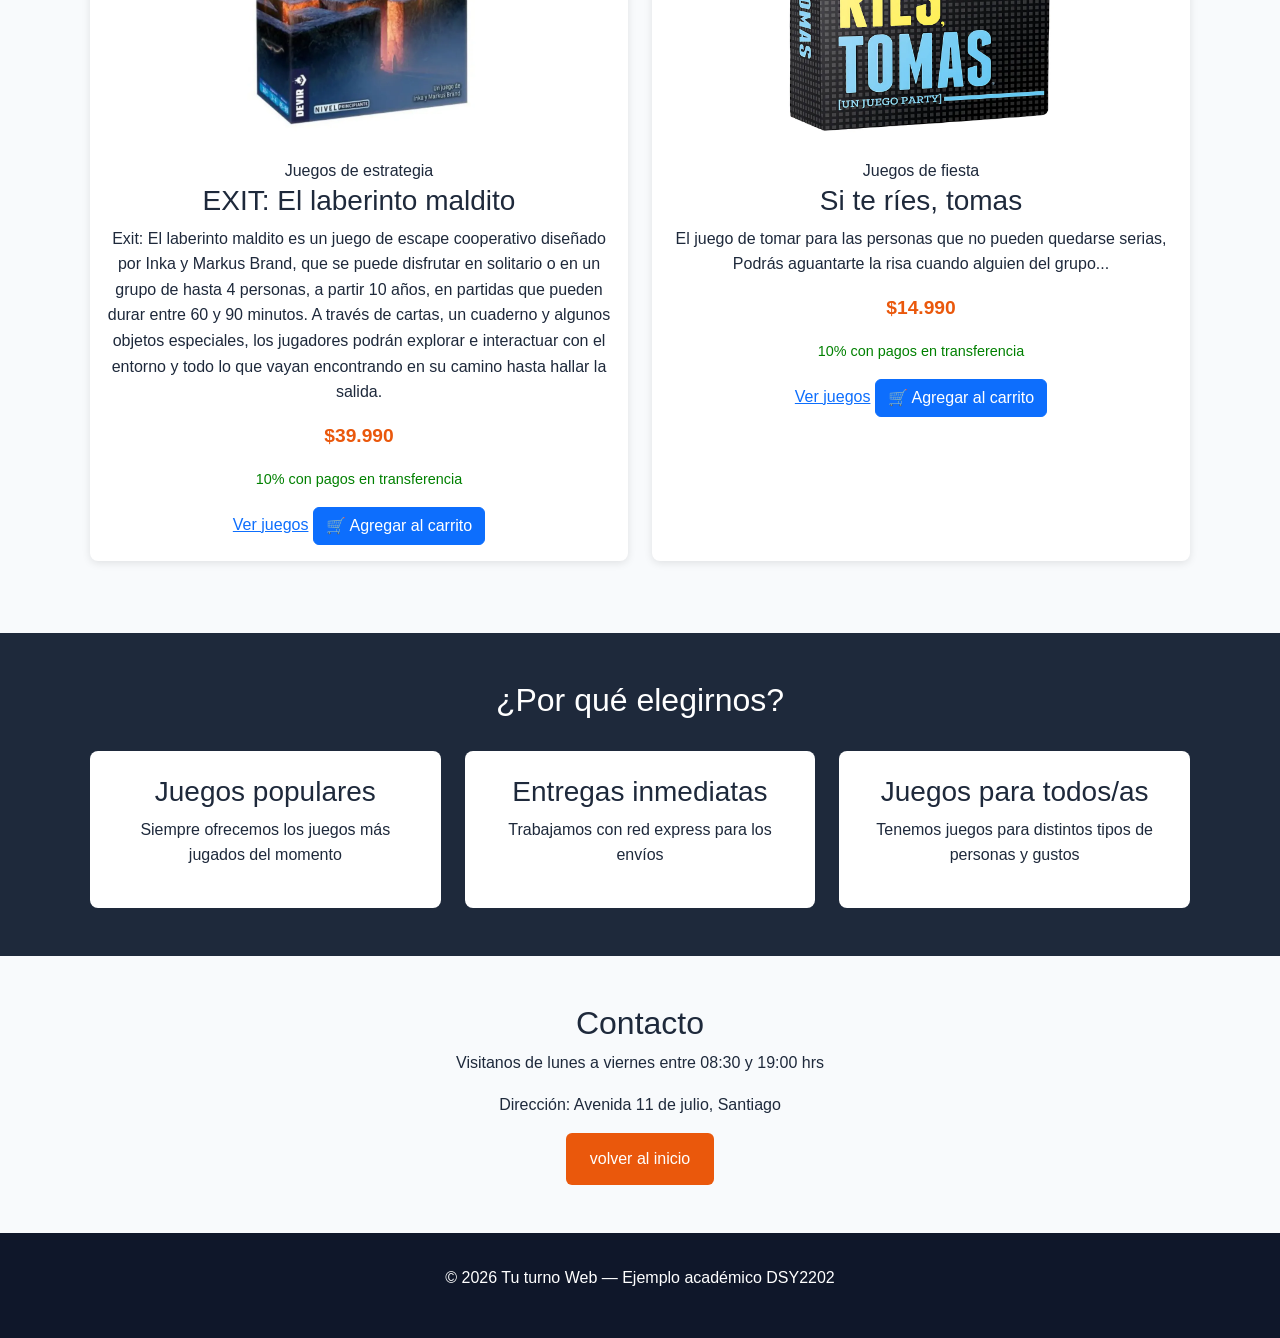
==== commit dc913714: "creacion vista usuario" ====
--- a/index.html
+++ b/index.html
@@ -17,13 +17,30 @@
             </div>
         </header>
 
-        <nav class="navegacion">
-            <a href="juegos-rol.html">juegos de rol</a>
-            <a href="juegos-familiares.html">Juegos familiares</a>
-            <a href="juegos-estrategia.html">Juegos de estrategia</a>
-            <a href="juegos-fiesta.html">Juegos de fiesta</a>
-            <a href="login.html">Login</a>
-            <a href="registro.html">Registrarse</a>
+      <nav class="navbar navbar-expand-xl navegacion">
+            <div class="container-fluid">
+                <button class="navbar-toggler" type="button" data-bs-toggle="collapse" data-bs-target="#navMenu">
+                    <span class="navbar-toggler-icon"></span>
+                </button>
+                <div class="collapse navbar-collapse" id="navMenu">
+                    <ul class="navbar-nav mx-auto">
+                        <li class="nav-item"><a class="nav-link" href="juegos-rol.html">Juegos de rol</a></li>
+                        <li class="nav-item"><a class="nav-link" href="juegos-familiares.html">Juegos familiares</a></li>
+                        <li class="nav-item"><a class="nav-link" href="juegos-estrategia.html">Juegos de estrategia</a></li>
+                        <li class="nav-item"><a class="nav-link" href="juegos-fiesta.html">Juegos de fiesta</a></li>
+                        <li class="nav-item"><a class="nav-link" href="login.html" id="btn-login">Login</a></li>
+                        <li class="nav-item"><a class="nav-link" href="registro.html" id="btn-registro">Registrarse</a></li>
+                        <li class="nav-item"><a class="nav-link" id="usuario-activo"></a></li>
+                        <li class="nav-item" id="li-cerrar-sesion" style="display:none">
+                            <a class="nav-link" href="#" id="btn-cerrar-sesion">Cerrar sesión</a>
+                        </li>
+                        <li class="nav-item" id="li-perfil" style="display:none">
+                            <a class="nav-link" href="vista_usuario/perfil.html" id="btn-perfil">Mi perfil</a>
+                        </li>
+                        <li class="nav-item"><a class="nav-link" href="vista_usuario/carrito.html">🛒 Carrito</a></li>
+                    </ul>
+                </div>
+            </div>
         </nav>
         <main>
             <section class="seccion nosotros" id="nosotros">
@@ -57,6 +74,11 @@
                                 <p class="precio"> $59.990</p>
                                 <p class="descuento"> 10% con pagos en transferencia</p>
                                  <a href="juegos-rol.html">Ver juegos</a>
+                                 <button class="btn btn-primary btn-agregar-carro"
+                                    data-nombre="Caos en Neverwinter"
+                                    data-precio="59990"
+                                    data-imagen="img/caosNeverwinter .webp">🛒 Agregar al carrito
+                                </button>
                             </div>
 
                         </article>
@@ -76,6 +98,11 @@
                             <p class="precio"> $9.990</p>
                             <p class="descuento">10% con pagos en transferencia </p>
                             <a href="juegos-familiares.html">Ver juegos</a>
+                            <button class="btn btn-primary btn-agregar-carro"
+                                    data-nombre="Basta"
+                                    data-precio="9990"
+                                    data-imagen="img/juegoBasta .webp">🛒 Agregar al carrito
+                            </button>
                         </div>
                     </article>
                     <!-- ========================================================= -->
@@ -95,6 +122,11 @@
                             <p class="precio"> $39.990</p>
                             <p class="descuento">10% con pagos en transferencia</p>
                             <a href="juegos-estrategia.html">Ver juegos</a>
+                             <button class="btn btn-primary btn-agregar-carro"
+                                    data-nombre="EXIT: El laberinto maldito"
+                                    data-precio="39990"
+                                    data-imagen="img/ExitLaberintoMaldito .webp">🛒 Agregar al carrito
+                            </button>
                         </div>
                     </article>
                     <!-- ========================================================= -->
@@ -111,6 +143,11 @@
                             <p class="precio">$14.990</p>
                             <p class="descuento">10% con pagos en transferencia</p>
                             <a href="juegos-fiesta.html">Ver juegos</a>
+                            <button class="btn btn-primary btn-agregar-carro"
+                                    data-nombre="Si te ríes, tomas"
+                                    data-precio="14990"
+                                    data-imagen="img/SiteReisPierdes .webp">🛒 Agregar al carrito
+                            </button>
                         </div>
                      </article>
                      </div>
@@ -162,5 +199,7 @@
     <p>© 2026 Tu turno Web — Ejemplo académico DSY2202</p>
   </footer>
         <script src="https://cdn.jsdelivr.net/npm/bootstrap@5.3.0/dist/js/bootstrap.bundle.min.js"></script>
+        <script src="js/session.js"></script>
+        <script src="js/vista_usuario/carrito.js"></script>
     </body>
 </html>
--- a/css/style.css
+++ b/css/style.css
@@ -79,6 +79,7 @@
 
 .navegacion a{
   color: var(--color-texto-claro);
+  background-color: var(--color-texto-oscuro);
   text-decoration: none;
   margin: 0 14px;
   font-weight: bold;
@@ -90,6 +91,13 @@
 }
 
 .seccion.nosotros {
+    background-color: var(--color-header);
+    color: var(--color-texto-claro);
+    text-align: center;
+    padding: 2rem 0;
+}
+
+.seccion.carro {
     background-color: var(--color-header);
     color: var(--color-texto-claro);
     text-align: center;
@@ -302,7 +310,62 @@
 .recuperar-contrasena .contenedor {
     max-width: 500px;
     padding: 3rem 0;
-}   
+} 
+
+#usuario-activo {
+    color: var(--color-texto-claro);
+    font-weight: bold;
+    line-height: 1.5;
+    padding: 0.5rem;
+}
+
+.seccion.perfil .contenedor {
+    max-width: 500px;
+    padding: 3rem 0;
+}
+
+#formulario-perfil {
+    background-color: var(--color-fondo);
+    padding: 3rem 0;
+}
+.navegacion {
+    background-color: var(--color-texto-oscuro);
+}
+
+.navegacion .nav-link {
+    color: var(--color-texto-claro) !important;
+    font-weight: bold;
+}
+
+.navegacion .nav-link:hover {
+    color: var(--color-acento) !important;
+}
+
+.navbar-toggler {
+    border-color: var(--color-texto-claro);
+}
+
+.navbar-toggler-icon {
+    filter: invert(1); /* hace el ícono blanco */
+}
+.seccion.carro .card img {
+    height: 150px;
+    object-fit: contain;
+}
+
+.seccion.carro .card {
+    max-width: 800px;
+    margin: 0 auto 1rem auto;
+}
+
+.seccion.carro .card img {
+    height: 80px;
+    object-fit: contain;
+}
+
+.seccion.carro .row {
+    min-height: unset;
+}
 /*
     ANIMACIONES
 */
@@ -331,14 +394,16 @@
 @media (max-width: 768px) {
 
     /* Nav en columna */
-    .navegacion {
-        display: flex;
-        flex-direction: column;
-        gap: 8px;
+    .navegacion .nav-link {
+        padding: 0.3rem 0.5rem;
     }
 
     .navegacion a {
         margin: 4px 0;
+    }
+
+     #usuario-activo {
+        font-size: 0.8rem;
     }
 
     /* Header más pequeño */
